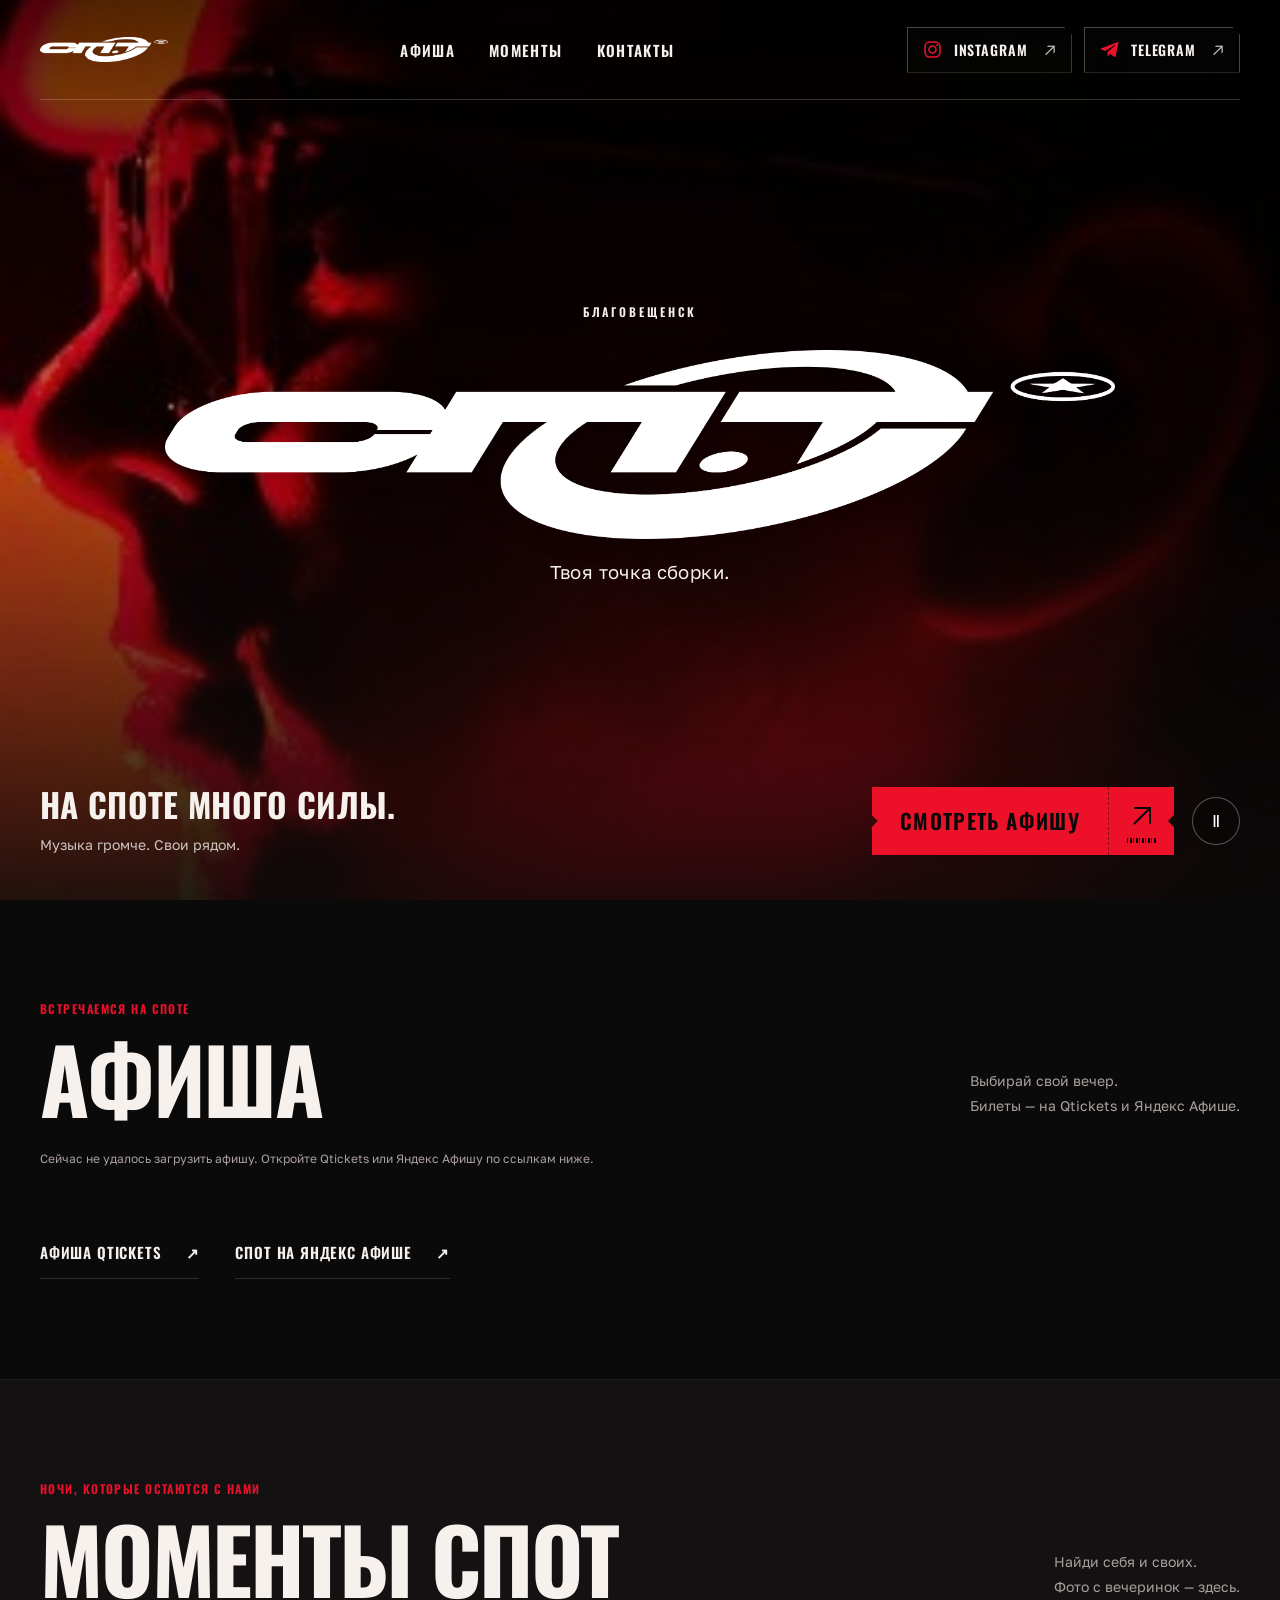
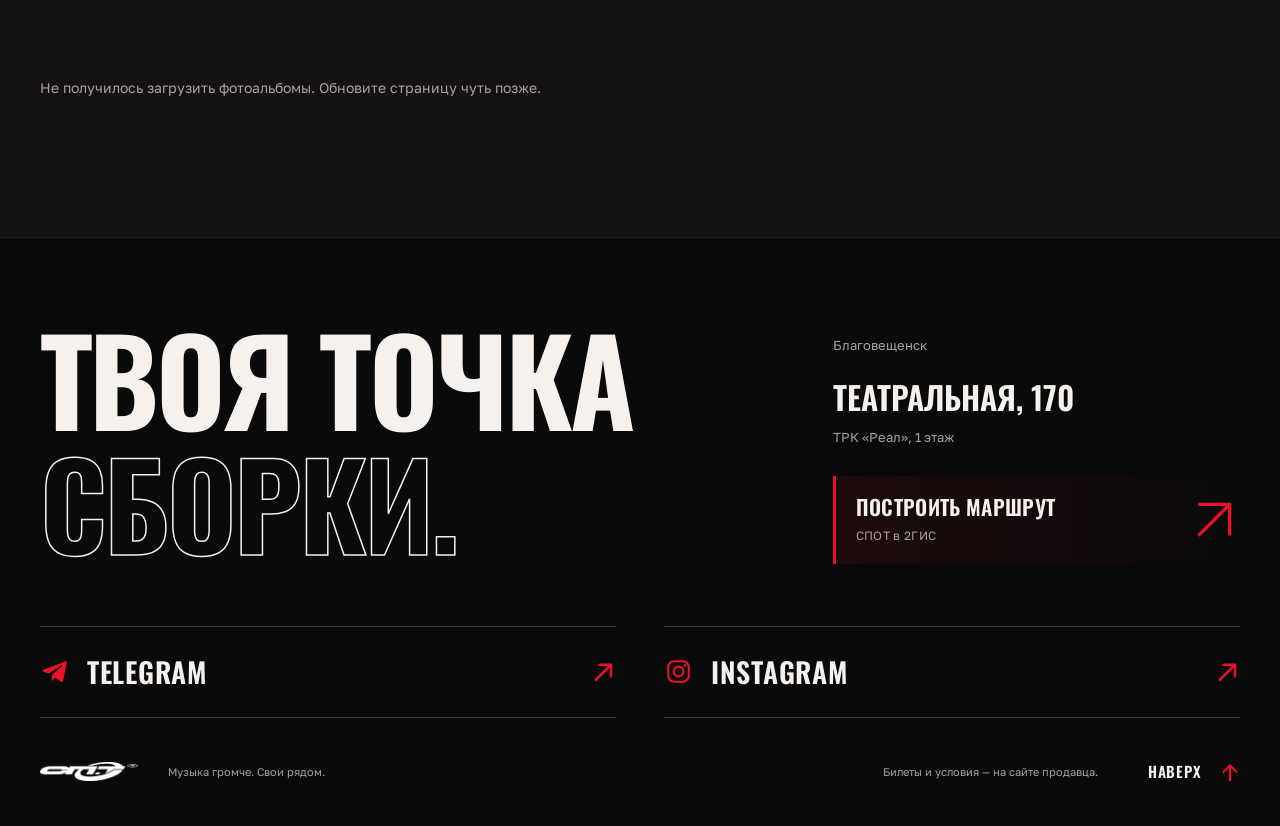
==== index.html @ ce78217f "Publish SPOT website and public GitHub Pages preview" ====
<!doctype html>
<html lang="ru">
<head>
  <meta charset="utf-8">
  <meta name="viewport" content="width=device-width, initial-scale=1">
  <meta name="theme-color" content="#0b0a0a">
  <meta name="description" content="СПОТ в Благовещенске. Афиша концертов и вечеринок, билеты и фотографии с твоих любимых ночей.">
  <title>СПОТ — твоя точка сборки</title>
  <link rel="icon" href="assets/spot-logo.jpg">
  <link rel="preload" href="assets/golos-400.ttf" as="font" type="font/ttf" crossorigin>
  <link rel="preload" href="assets/oswald-700.ttf" as="font" type="font/ttf" crossorigin>
  <link rel="preload" href="assets/лого спот.png" as="image">
  <link rel="stylesheet" href="fonts.css">
  <link rel="stylesheet" href="styles.css">
  <link rel="stylesheet" href="assets/entry-loader.css">
  <script src="assets/entry-loader.js"></script>
  <script src="app.js" defer></script>
</head>
<body>
  <div id="entry-loader" class="entry-loader" aria-hidden="true">
    <div class="entry-logo" aria-hidden="true">
      <img class="entry-piece" src="assets/лого спот.png" alt="" width="6327" height="1258">
      <img class="entry-piece" src="assets/лого спот.png" alt="" width="6327" height="1258">
      <img class="entry-piece" src="assets/лого спот.png" alt="" width="6327" height="1258">
      <img class="entry-piece" src="assets/лого спот.png" alt="" width="6327" height="1258">
    </div>
    <svg class="entry-star" viewBox="0 0 50 50" fill="currentColor" aria-hidden="true"><path d="m25 2 6.7 14.1 15.5 2.3L36 29.4l2.6 15.5L25 37.6l-13.6 7.3L14 29.4 2.8 18.4l15.5-2.3Z"/></svg>
  </div>
  <a class="skip-link" href="#events">Перейти к афише</a>
  <main>
    <section class="hero" aria-label="Клуб СПОТ">
      <video id="hero-video" class="hero-video" autoplay muted loop playsinline preload="metadata" poster="assets/red-portrait.jpg" aria-label="Видео с вечеринок СПОТа"><source src="assets/spot-reel.mp4" type="video/mp4"></video>
      <div class="hero-shade" aria-hidden="true"></div>
      <header class="header wrap">
        <a class="brand" href="#" aria-label="СПОТ — на главную"><img src="assets/лого спот.png" alt="СПОТ" width="6327" height="1258"></a>
        <nav aria-label="Главная навигация"><a href="#events">Афиша</a><a href="#moments">Моменты</a><a href="#place">Контакты</a></nav>
        <div class="header-socials"><a class="social-link social-chip" href="https://www.instagram.com/spot.blg/" target="_blank" rel="noreferrer" aria-label="Instagram СПОТ — открыть в новой вкладке"><svg class="social-icon" viewBox="0 0 24 24" fill="none" aria-hidden="true" focusable="false"><rect x="3.5" y="3.5" width="17" height="17" rx="5" stroke="currentColor" stroke-width="1.8"/><circle cx="12" cy="12" r="4" stroke="currentColor" stroke-width="1.8"/><circle cx="17.3" cy="6.8" r="1.1" fill="currentColor"/></svg><span class="social-name">Instagram</span><span class="social-arrow" aria-hidden="true">↗</span></a><a class="social-link social-chip" href="https://t.me/spotblg" target="_blank" rel="noreferrer" aria-label="Telegram СПОТ — открыть в новой вкладке"><svg class="social-icon" viewBox="0 0 24 24" aria-hidden="true" focusable="false"><path fill="currentColor" d="M20.6 3.8 2.9 10.6c-1.2.5-1.2 1.2-.2 1.5l4.6 1.5 10.6-6.7c.5-.3 1-.1.6.3l-8.6 7.7-.3 4.7c.5 0 .7-.2 1-.5l2.2-2.1 4.6 3.4c.9.5 1.5.2 1.7-.9l3-14.5c.3-1.4-.5-2-1.5-1.4Z"/></svg><span class="social-name">Telegram</span><span class="social-arrow" aria-hidden="true">↗</span></a></div>
      </header>
      <div class="hero-center wrap"><span class="hero-city">Благовещенск</span><h1><img class="hero-logo" src="assets/лого спот.png" alt="СПОТ" width="6327" height="1258"></h1><p>Твоя точка сборки.</p></div>
      <div class="hero-bottom wrap"><div><p class="hero-motto">На СПОТе много силы.</p><p class="hero-note">Музыка громче. Свои рядом.</p></div><div class="hero-controls"><a class="button primary ticket-button" href="#events" aria-label="Смотреть афишу"><span class="ticket-label">Смотреть афишу</span><span class="ticket-stub" aria-hidden="true"><svg viewBox="0 0 28 28" fill="none"><path d="M6 6h16v16M22 6 6 22" stroke="currentColor" stroke-width="2"/></svg><span class="ticket-barcode"></span></span></a><button class="video-toggle" type="button" aria-label="Приостановить видео" aria-pressed="false"><span aria-hidden="true">Ⅱ</span></button></div></div>
    </section>
    <section class="section wrap" id="events" aria-labelledby="events-title">
      <div class="section-head"><div><span class="section-kicker">Встречаемся на СПОТе</span><h2 id="events-title">Афиша</h2></div><p>Выбирай свой вечер.<br>Билеты — на Qtickets и Яндекс Афише.</p></div>
      <p id="events-status" class="source-note" role="status">Загружаем афишу СПОТа…</p>
      <div id="events-grid" class="events-grid" aria-busy="true"></div>
      <div class="calendar-links"><a class="under-link" href="https://blagoveshensk.qtickets.events/" target="_blank" rel="noreferrer">Афиша Qtickets <span aria-hidden="true">↗</span></a><a class="under-link" href="https://afisha.yandex.ru/blagoveshchensk/concert/places/spot-blagoveshchensk" target="_blank" rel="noreferrer">СПОТ на Яндекс Афише <span aria-hidden="true">↗</span></a></div>
    </section>
    <section class="moments-section" id="moments" aria-labelledby="moments-title"><div class="wrap section">
      <div class="section-head"><div><span class="section-kicker">Ночи, которые остаются с нами</span><h2 id="moments-title">Моменты СПОТ</h2></div><p>Найди себя и своих.<br>Фото с вечеринок — здесь.</p></div>
      <div id="albums-grid" class="albums-grid" aria-busy="true"></div>
      <p id="albums-status" class="empty-message" role="status">Загружаем фотоальбомы…</p>
    </div></section>
  </main>
  <footer class="club-footer" id="place" aria-labelledby="place-title">
    <div class="footer-content wrap">
      <div class="footer-main">
        <h2 id="place-title">Твоя точка<br><span>сборки.</span></h2>
        <div class="footer-destination">
          <p class="footer-city">Благовещенск</p>
          <p class="footer-address">Театральная, 170<span>ТРК «Реал», 1 этаж</span></p>
          <a class="footer-route" href="https://2gis.ru/blagoveshensk/firm/70000001110675808" target="_blank" rel="noreferrer" aria-label="Построить маршрут в 2ГИС"><span>Построить маршрут<small>СПОТ в 2ГИС</small></span><svg viewBox="0 0 40 40" fill="none" aria-hidden="true"><path d="M8 8h24v24M32 8 8 32" stroke="currentColor" stroke-width="2.5"/></svg></a>
        </div>
      </div>
      <div class="footer-socials"><a class="social-link social-chip" href="https://t.me/spotblg" target="_blank" rel="noreferrer" aria-label="Telegram СПОТ — открыть в новой вкладке"><svg class="social-icon" viewBox="0 0 24 24" aria-hidden="true" focusable="false"><path fill="currentColor" d="M20.6 3.8 2.9 10.6c-1.2.5-1.2 1.2-.2 1.5l4.6 1.5 10.6-6.7c.5-.3 1-.1.6.3l-8.6 7.7-.3 4.7c.5 0 .7-.2 1-.5l2.2-2.1 4.6 3.4c.9.5 1.5.2 1.7-.9l3-14.5c.3-1.4-.5-2-1.5-1.4Z"/></svg><span class="social-name">Telegram</span><span class="social-arrow" aria-hidden="true">↗</span></a><a class="social-link social-chip" href="https://www.instagram.com/spot.blg/" target="_blank" rel="noreferrer" aria-label="Instagram СПОТ — открыть в новой вкладке"><svg class="social-icon" viewBox="0 0 24 24" fill="none" aria-hidden="true" focusable="false"><rect x="3.5" y="3.5" width="17" height="17" rx="5" stroke="currentColor" stroke-width="1.8"/><circle cx="12" cy="12" r="4" stroke="currentColor" stroke-width="1.8"/><circle cx="17.3" cy="6.8" r="1.1" fill="currentColor"/></svg><span class="social-name">Instagram</span><span class="social-arrow" aria-hidden="true">↗</span></a></div>
      <div class="footer-bottom"><a class="brand" href="#" aria-label="СПОТ — на главную"><img src="assets/лого спот.png" alt="СПОТ" width="6327" height="1258" loading="lazy"></a><span>Музыка громче. Свои рядом.</span><span>Билеты и условия — на сайте продавца.</span><a href="#" class="footer-top">Наверх <span aria-hidden="true">↑</span></a></div>
    </div>
  </footer>
  <dialog id="album-dialog" class="album-dialog" aria-labelledby="album-title">
    <div class="album-toolbar"><div><p class="album-meta" id="album-meta"></p><h2 id="album-title">Фотоальбом</h2></div><div class="album-tools"><a id="download-album" class="button subtle" href="#">Скачать альбом <span aria-hidden="true">↓</span></a><button class="icon-button close-dialog" type="button" aria-label="Закрыть альбом">×</button></div></div>
    <p id="album-error" class="empty-message" role="status"></p><div id="photo-grid" class="photo-grid"></div>
    <div id="photo-viewer" class="photo-viewer" hidden><div class="viewer-top"><button id="back-to-album" class="button subtle" type="button">← Все фотографии</button><span id="photo-counter" aria-live="polite"></span><button class="icon-button close-dialog" type="button" aria-label="Закрыть просмотр">×</button></div><div class="viewer-stage"><button id="previous-photo" class="viewer-arrow previous" type="button" aria-label="Предыдущая фотография">←</button><img id="full-photo" alt=""><button id="next-photo" class="viewer-arrow next" type="button" aria-label="Следующая фотография">→</button></div><div class="viewer-bottom"><span id="photo-filename"></span><a id="download-photo" class="button primary" href="#" download>Скачать оригинал <span aria-hidden="true">↓</span></a></div></div>
  </dialog>
</body>
</html>
---- fonts.css ----
@font-face{font-family:'Golos Text';src:url('assets/golos-400.ttf') format('truetype');font-style:normal;font-weight:400;font-display:swap}
@font-face{font-family:'Golos Text';src:url('assets/golos-500.ttf') format('truetype');font-style:normal;font-weight:500;font-display:swap}
@font-face{font-family:'Golos Text';src:url('assets/golos-600.ttf') format('truetype');font-style:normal;font-weight:600;font-display:swap}
@font-face{font-family:'Golos Text';src:url('assets/golos-700.ttf') format('truetype');font-style:normal;font-weight:700;font-display:swap}
@font-face{font-family:Oswald;src:url('assets/oswald-600.ttf') format('truetype');font-style:normal;font-weight:600;font-display:swap}
@font-face{font-family:Oswald;src:url('assets/oswald-700.ttf') format('truetype');font-style:normal;font-weight:700;font-display:swap}
---- styles.css ----
:root{--bg:#0b0a0a;--surface:#181516;--text:#f6f1ec;--muted:#aaa09e;--red:#ed1029;--line:#ffffff24;--font:Arial,Helvetica,sans-serif;color-scheme:dark}
*{box-sizing:border-box}html{scroll-behavior:smooth;scroll-padding-top:24px}body{margin:0;background:var(--bg);color:var(--text);font:14px/1.6 var(--font);-webkit-font-smoothing:antialiased}a{color:inherit;text-decoration:none}button,input{font:inherit}button{cursor:pointer}button:disabled{cursor:wait;opacity:.6}a,button{touch-action:manipulation;-webkit-tap-highlight-color:transparent}img{max-width:100%}a:focus-visible,button:focus-visible{outline:2px solid white;outline-offset:5px}::selection{background:var(--red);color:#fff}[hidden]{display:none!important}.wrap{width:min(1320px,calc(100% - 80px));margin-inline:auto}.skip-link{position:fixed;top:12px;left:12px;padding:12px;background:var(--red);transform:translateY(-150%);z-index:100}.skip-link:focus{transform:none}
.hero{height:min(960px,100svh);min-height:610px;position:relative;isolation:isolate;display:flex;flex-direction:column;overflow:hidden;background:#160b0e}.hero-video{position:absolute;inset:0;width:100%;height:100%;object-fit:cover;object-position:center 40%;z-index:-3}.hero-shade{position:absolute;inset:0;z-index:-2;background:linear-gradient(#0009,transparent 35%,#09090915 50%,#0b0a0ae0),#0003}.header{height:100px;flex:0 0 auto;display:flex;align-items:center;justify-content:space-between;border-bottom:1px solid #ffffff30;gap:22px}.brand{display:inline-flex;line-height:0}.brand img{width:128px;height:auto;filter:invert(1)}nav{display:flex;gap:40px}nav a,.social-link{font-size:12px;font-weight:600}.social-link{display:flex;align-items:center;gap:26px}nav a:hover,.social-link:hover{color:#ff5264}.hero-center{margin-block:auto;text-align:center;padding:55px 0}.hero-city{font-size:11px;letter-spacing:.3em;text-transform:uppercase}.hero-center h1{margin:26px auto 18px;line-height:0;width:min(950px,86%)}.hero-logo{width:100%;height:auto;filter:invert(1);drop-shadow:0 2px 12px #000}.hero-center>p{font-size:clamp(14px,1.5vw,20px);letter-spacing:.06em;margin:0}.hero-bottom{display:flex;justify-content:space-between;align-items:center;padding-bottom:44px;gap:24px}.hero-motto{font-size:clamp(20px,2.1vw,30px);font-weight:800;letter-spacing:-.03em;margin:0 0 4px}.hero-note{font-size:12px;color:#c8bfbb;margin:0}.hero-controls{display:flex;align-items:center;gap:14px}.button{display:inline-flex;align-items:center;justify-content:center;gap:28px;padding:14px 22px;min-height:48px;border:1px solid transparent;font-size:12px;font-weight:600;line-height:1.4;color:var(--text);text-decoration:none;transition:background .2s,border-color .2s}.button.primary{background:var(--red);border-color:var(--red)}.button.primary:hover{background:#ff2941}.button.subtle{background:transparent;border-color:var(--line)}.button.subtle:hover{border-color:#ffffff80}.video-toggle,.icon-button{display:grid;place-items:center;width:48px;height:48px;border:1px solid #ffffff50;background:#0002;color:#fff;font-size:20px;flex-shrink:0}.video-toggle{border-radius:50%;font-size:16px}.video-toggle:hover{background:#ffffff20}.section{padding-block:100px}.section-head{display:flex;justify-content:space-between;align-items:flex-end;gap:30px;margin-bottom:35px}.section-kicker{font-size:10px;letter-spacing:.13em;color:var(--red);display:block;margin-bottom:14px}.section-head h2,.place h2{font-size:clamp(46px,6.3vw,80px);line-height:1.02;letter-spacing:-.05em;margin:0;font-weight:800}.section-head>p{font-size:12px;color:var(--muted);line-height:1.8;margin:0 0 4px;max-width:300px}.source-note{color:var(--muted);font-size:10px;margin:-14px 0 30px;min-height:16px}.events-grid{display:grid;grid-template-columns:repeat(2,minmax(0,1fr));gap:24px}.event{background:#181415;display:flex;flex-direction:column;min-width:0}.event-poster{display:block;width:100%;height:auto;aspect-ratio:auto;object-fit:contain;background:#211517}.event-info{padding:25px 26px;display:flex;flex-direction:column;gap:18px;flex:1}.event-meta,.event-bottom{display:flex;align-items:center;justify-content:space-between;gap:12px;flex-wrap:wrap}.event-date{color:#ff5264;font-size:12px}.event-category{font-size:10px;color:var(--muted)}.event h3{font-size:clamp(23px,2.7vw,36px);line-height:1.12;margin:0;font-weight:800;letter-spacing:-.03em}.event-bottom{margin-top:auto}.event-price{font-size:12px;color:#ddd1ce}.event .button{min-height:44px;padding:12px 18px;font-size:11px;gap:20px}.under-link{display:inline-flex;gap:45px;padding-block:13px;border-bottom:1px solid var(--line);margin-top:27px;font-size:11px}.under-link:hover{color:var(--red)}.moments-section{background:#141112;border-block:1px solid #ffffff0c}.albums-grid{display:grid;grid-template-columns:repeat(3,minmax(0,1fr));gap:30px 22px}.album-card{border:0;background:none;color:var(--text);padding:0;text-align:left;min-width:0}.album-cover{aspect-ratio:1.13;position:relative;overflow:hidden;background:#25171b}.album-cover img{display:block;width:100%;height:100%;object-fit:cover;transition:transform .4s}.album-card:hover img{transform:scale(1.035)}.album-open{position:absolute;bottom:15px;right:15px;width:38px;height:38px;border-radius:50%;background:var(--red);display:grid;place-items:center;font-size:20px}.album-card h3{font-size:19px;line-height:1.3;margin:17px 0 7px;letter-spacing:-.025em}.album-card p{color:var(--muted);font-size:11px;margin:0}.empty-message{font-size:13px;line-height:1.8;color:var(--muted);padding-block:22px;max-width:520px}.empty-message:empty{display:none}.place{padding:58px;display:grid;grid-template-columns:1fr 1fr;gap:50px;background:#1a1516;border-left:3px solid var(--red)}.place h2{font-size:clamp(48px,5.5vw,74px)}.place-details>p{font-size:12px;color:var(--muted)}.place-details .address{font-size:22px;line-height:1.6;color:var(--text);margin-top:0}.place-socials{display:flex;gap:30px;font-size:11px;margin-top:23px}.place-socials a:hover{color:var(--red)}footer{display:flex;justify-content:space-between;align-items:center;gap:24px;padding-block:35px;border-top:1px solid var(--line);font-size:10px;color:var(--muted)}footer .brand img{width:95px}
/* One accessible dialog hosts both the album grid and its photograph viewer. */
body.dialog-open{overflow:hidden}.album-dialog{width:min(1280px,calc(100% - 48px));max-height:92svh;border:1px solid #ffffff25;padding:30px;background:#121010;color:var(--text);overscroll-behavior:contain}.album-dialog::backdrop{background:#000d;backdrop-filter:blur(6px)}.album-toolbar{display:flex;justify-content:space-between;gap:24px;align-items:flex-start;margin-bottom:30px}.album-toolbar h2{font-size:clamp(24px,3vw,40px);line-height:1.2;letter-spacing:-.035em;margin:4px 0 0;overflow-wrap:anywhere}.album-meta{font-size:11px;color:var(--muted);margin:0}.album-tools{display:flex;gap:12px;align-items:center}.icon-button{background:transparent;border-color:var(--line);font-size:28px}.photo-grid{display:grid;grid-template-columns:repeat(4,minmax(0,1fr));gap:12px}.photo-tile{padding:0;border:0;background:#20191a;position:relative;aspect-ratio:1;overflow:hidden}.photo-tile img{display:block;width:100%;height:100%;object-fit:cover;transition:opacity .2s}.photo-tile:hover img{opacity:.75}.photo-viewer{position:fixed;inset:0;z-index:3;background:#0d0b0b;display:flex;flex-direction:column;padding:22px 28px;overscroll-behavior:contain}.viewer-top,.viewer-bottom{display:flex;justify-content:space-between;gap:20px;align-items:center;flex:0 0 auto;font-size:11px;color:var(--muted)}.viewer-top .button{min-height:42px;padding:10px 16px}.viewer-top .icon-button{width:42px;height:42px}.viewer-stage{min-height:0;flex:1;position:relative;display:flex;justify-content:center;align-items:center;margin-block:16px}.viewer-stage>img{display:block;width:100%;height:100%;object-fit:contain}.viewer-arrow{position:absolute;top:50%;transform:translateY(-50%);width:46px;height:46px;background:#0b0a0abb;border:1px solid #ffffff50;color:#fff;font-size:23px;z-index:1;border-radius:50%}.viewer-arrow.previous{left:0}.viewer-arrow.next{right:0}.viewer-bottom{padding-top:5px}.viewer-bottom>span{overflow:hidden;text-overflow:ellipsis;white-space:nowrap}.viewer-bottom .button{flex-shrink:0}
@media(min-width:1800px){.hero-center h1{width:1000px}}@media(max-width:900px){.wrap{width:calc(100% - 48px)}.header{height:82px}nav{gap:25px}.hero{min-height:620px}.hero-center h1{width:94%}.section{padding-block:75px}.section-head h2{font-size:56px}.albums-grid{grid-template-columns:repeat(2,minmax(0,1fr))}.event-info{padding:22px}.place{padding:38px;gap:25px}.photo-grid{grid-template-columns:repeat(3,minmax(0,1fr))}.album-tools .button{gap:15px;font-size:11px;padding-inline:15px}}
@media(max-width:600px){.wrap{width:calc(100% - 36px)}.hero{height:92svh;min-height:560px;max-height:860px}.header{height:76px;gap:16px}.brand img{width:90px}nav{gap:19px}nav a{font-size:11px}nav a:last-child{display:none}.header .social-link{font-size:10px;gap:8px}.hero-center{padding:40px 0}.hero-center h1{width:100%;margin-block:26px 22px}.hero-city{font-size:9px;letter-spacing:.25em}.hero-center>p{font-size:14px}.hero-video{object-position:48% center}.hero-bottom{display:block;padding-bottom:28px}.hero-motto{font-size:24px}.hero-note{font-size:11px}.hero-controls{margin-top:22px;justify-content:space-between}.hero-controls .button{min-height:48px;gap:28px}.video-toggle{width:44px;height:44px}.section{padding-block:60px}.section-head{flex-direction:column;align-items:flex-start;gap:20px;margin-bottom:28px}.section-head h2{font-size:clamp(42px,10.5vw,62px)}.section-kicker{font-size:9px;margin-bottom:11px}.section-head>p{font-size:11px}.source-note{font-size:9px;line-height:1.7;margin-top:-8px}.events-grid{grid-template-columns:1fr;gap:20px}.event-info{padding:22px;gap:19px}.event h3{font-size:29px}.event-date{font-size:12px}.event-category{font-size:9px}.albums-grid{gap:26px 12px}.album-cover{aspect-ratio:.86}.album-open{bottom:10px;right:10px;width:30px;height:30px;font-size:17px}.album-card h3{font-size:16px;margin-top:13px;overflow-wrap:anywhere}.album-card p{font-size:9px}.empty-message{font-size:12px}.place{grid-template-columns:1fr;padding:30px 24px;gap:30px}.place h2{font-size:53px}.place-details .address{font-size:19px}footer{align-items:flex-start;flex-wrap:wrap;gap:22px;font-size:9px}footer>span:last-child{width:100%}.album-dialog{width:100%;height:100svh;max-height:100svh;max-width:100%;margin:0;border:0;padding:22px 16px}.album-toolbar{gap:15px;flex-wrap:wrap;margin-bottom:24px}.album-toolbar>div:first-child{max-width:calc(100% - 60px)}.album-toolbar h2{font-size:27px}.album-tools{width:100%;justify-content:space-between}.album-tools .icon-button{position:absolute;right:16px;top:22px;width:40px;height:40px}.album-tools .button{min-height:42px;font-size:10px}.photo-grid{grid-template-columns:repeat(2,minmax(0,1fr));gap:8px}.photo-viewer{padding:15px 12px max(18px,env(safe-area-inset-bottom))}.viewer-top{gap:9px}.viewer-top .button{font-size:10px;padding-inline:10px;gap:10px}.viewer-top .icon-button{width:36px;height:36px}.viewer-stage{margin-block:13px}.viewer-arrow{width:36px;height:36px;font-size:20px}.viewer-bottom{gap:10px;flex-wrap:wrap;justify-content:center}.viewer-bottom>span{width:100%;text-align:center;font-size:9px}.viewer-bottom .button{font-size:11px}.album-meta{font-size:10px}}
@media(prefers-reduced-motion:reduce){html{scroll-behavior:auto}*,*:before,*:after{transition:none!important;animation:none!important}}

/* Club-poster typography: condensed display type, ticket cuts and social stamps. */
:root{--font:'Golos Text',Arial,sans-serif;--display:Oswald,'Arial Narrow',Impact,sans-serif}
body{font-size:16px;line-height:1.65}
.hero-logo{filter:invert(1) drop-shadow(0 3px 12px #0003)}
nav{gap:34px}
nav a{font:600 15px/1.2 var(--display);text-transform:uppercase;letter-spacing:.09em;position:relative;padding-block:12px}
nav a:after{content:'';position:absolute;left:0;bottom:4px;width:0;height:2px;background:var(--red);transition:width .2s ease}
nav a:hover:after,nav a:focus-visible:after{width:100%}
.header-socials{display:flex;align-items:center;gap:12px}
.social-link{position:relative;display:inline-flex;align-items:center;justify-content:flex-start;gap:11px;min-height:46px;padding:10px 14px;background:#09090970;border:1px solid #ffffff45;color:var(--text);font:600 14px/1 var(--display);letter-spacing:.065em;text-transform:uppercase;clip-path:polygon(0 0,calc(100% - 8px) 0,100% 8px,100% 100%,0 100%);transition:color .22s,background .22s,border-color .22s}
.social-icon{display:block;width:21px;height:21px;flex-shrink:0;color:var(--red);transition:color .22s,transform .22s}
.social-arrow{font:400 16px/1 var(--font);margin-left:5px;color:#bfb5b3;transition:color .22s,transform .22s}
.social-link:hover,.place-socials .social-link:hover{color:#0b0a0a;background:var(--red);border-color:var(--red)}
.social-link:hover .social-icon,.social-link:hover .social-arrow{color:#0b0a0a}
.social-link:hover .social-icon{transform:rotate(-8deg)}
.social-link:hover .social-arrow{transform:translate(2px,-2px)}
.social-link:focus-visible{outline:none;background:var(--red);color:#0b0a0a;box-shadow:inset 0 0 0 2px white}
.social-link:focus-visible .social-icon,.social-link:focus-visible .social-arrow{color:#0b0a0a}
.hero-city{font:600 12px/1.4 var(--display);letter-spacing:.24em;text-transform:uppercase}
.hero-center>p{font-size:clamp(15px,1.45vw,20px);letter-spacing:.02em}
.hero-motto{font:700 clamp(25px,2.6vw,36px)/1.14 var(--display);letter-spacing:.01em;text-transform:uppercase;margin-bottom:9px}
.hero-note{font-size:14px;color:#cfc4c0}
.hero-controls{gap:18px}
.button{position:relative;min-height:52px;padding:15px 25px;border-radius:0;font:600 16px/1.2 var(--display);letter-spacing:.075em;text-transform:uppercase;gap:28px}
.button.primary{background:var(--red);border-color:var(--red);color:#090909;clip-path:polygon(0 0,calc(100% - 8px) 0,100% 8px,100% 100%,0 100%)}
.button.primary:hover{background:#ff3149;border-color:#ff3149}
.button.primary:focus-visible{outline:none;box-shadow:inset 0 0 0 2px #fff}
.hero-controls>.ticket-button{min-width:284px;min-height:68px;align-items:stretch;justify-content:space-between;gap:0;padding:0;border:0;clip-path:polygon(0 0,100% 0,100% calc(50% - 6px),calc(100% - 6px) 50%,100% calc(50% + 6px),100% 100%,0 100%,0 calc(50% + 6px),6px 50%,0 calc(50% - 6px));transition:background .22s,transform .22s}
.ticket-label{display:flex;align-items:center;padding:18px 28px;font:600 21px/1.1 var(--display);letter-spacing:.065em;white-space:nowrap}
.ticket-stub{position:relative;width:66px;flex-shrink:0;display:flex;align-items:center;justify-content:center;border-left:1px dashed #09090970;padding-bottom:10px}
.ticket-stub svg{width:28px;height:28px;transition:transform .25s}
.ticket-barcode{position:absolute;bottom:12px;left:18px;right:18px;height:5px;background:repeating-linear-gradient(90deg,#090909 0 1px,transparent 1px 3px,#090909 3px 5px,transparent 5px 6px)}
.ticket-button:hover{transform:translateY(-3px)}
.ticket-button:hover .ticket-stub svg{transform:translate(3px,-3px)}
.video-toggle{width:48px;height:48px;font-size:17px}
.section-head{gap:36px;margin-bottom:36px}
.events-grid{align-items:start}
@media(min-width:601px){.events-grid{grid-auto-rows:1px;row-gap:0}}
@media(max-width:600px){.event{grid-row-end:auto!important}}
.event-price-line{display:flex;flex-direction:column;gap:6px}
.event-source{font-size:11px;line-height:1.5;color:var(--muted)}
.calendar-links{display:flex;flex-wrap:wrap;gap:8px 36px}
.section-head h2,.place h2{font-family:var(--display);font-weight:700;text-transform:uppercase;font-size:clamp(64px,7vw,98px);line-height:1;letter-spacing:-.025em}
.section-kicker{font:600 12px/1.5 var(--display);letter-spacing:.12em;text-transform:uppercase;margin-bottom:15px}
.section-head>p{font-size:14px;line-height:1.8;max-width:310px}
.source-note{font-size:12px;line-height:1.7;margin-block:-10px 30px}
.event-info{padding:27px;gap:23px}
.event h3{font:700 clamp(30px,3vw,42px)/1.08 var(--display);letter-spacing:0;text-transform:uppercase}
.event-date{font:600 16px/1.4 var(--display);letter-spacing:.025em;color:#ff5264}
.event-category{font-size:11px}
.event-price{font-size:14px}
.event .button{min-height:48px;min-width:173px;font:600 15px/1.2 var(--display);padding:13px 20px;letter-spacing:.07em}
.event-bottom{gap:18px}
.under-link{font:600 15px/1.5 var(--display);letter-spacing:.055em;text-transform:uppercase;gap:24px;padding-block:15px}
.album-card h3{font:600 27px/1.2 var(--display);letter-spacing:.015em;text-transform:uppercase;margin-block:16px 8px}
.album-card p{font-size:12px}
.album-open{width:40px;height:40px;font-size:22px;border-radius:0;clip-path:polygon(0 0,calc(100% - 6px) 0,100% 6px,100% 100%,0 100%);color:#090909}
.empty-message{font-size:14px;line-height:1.85}
.place{padding:62px;gap:48px;align-items:center}
.place h2{font-size:clamp(58px,6.5vw,90px);line-height:.98}
.place-details .address{font-size:24px;font-weight:500;letter-spacing:-.02em;line-height:1.55}
.place-details>p{font-size:14px}
.place-socials{display:flex;gap:12px;margin-top:22px}
.place-socials .social-link{min-width:146px;min-height:48px;font-size:15px;background:#09090940}
.place-socials .social-link:hover{background:var(--red)}
footer{font-size:11px;line-height:1.8}
.album-toolbar h2{font:600 clamp(28px,3vw,42px)/1.15 var(--display);letter-spacing:.01em;text-transform:uppercase}
.album-meta{font-size:12px}
.viewer-top,.viewer-bottom{font-size:12px}
.viewer-top .button{font:600 14px/1.3 var(--display);min-height:44px}
.viewer-bottom .button{font-size:15px;min-height:48px}
@media(max-width:1100px){
  nav{gap:25px}.header-socials{gap:9px}.social-link{padding-inline:12px;gap:9px;font-size:13px}.social-icon{width:19px;height:19px}
  .section-head h2{font-size:clamp(60px,7.5vw,84px)}.section-head>p{font-size:13px;max-width:260px}
  .place{padding:42px;gap:30px}.place-socials .social-link{min-width:130px;font-size:14px}
}
@media(max-width:850px){
  .header{height:90px}nav{gap:22px}nav a{font-size:14px}nav a:last-child{display:none}
  .hero-motto{font-size:28px}.hero-note{font-size:13px}.hero-controls{gap:14px}
  .hero-controls>.ticket-button{min-width:253px;min-height:64px}.ticket-label{font-size:19px;padding-inline:23px}.ticket-stub{width:58px}
  .section-head{gap:28px}.section-head h2{font-size:64px}.event h3{font-size:34px}.event-info{padding:24px}
  .place h2{font-size:64px}.place-socials{gap:9px;flex-wrap:wrap}
}
@media(max-width:600px){
  .header{height:100px;display:grid;grid-template-columns:1fr auto;grid-template-rows:58px 34px;gap:0 12px;align-content:start}
  .header>.brand{grid-column:1;grid-row:1}.header>.brand img{width:88px}
  .header-socials{grid-column:2;grid-row:1;gap:8px}
  .header .social-link{min-height:44px;padding:9px 10px;font:600 12px/1 var(--display);gap:8px;letter-spacing:.04em}
  .header .social-icon{width:17px;height:17px}.header .social-arrow{font-size:13px;margin-left:0}
  .header nav{grid-column:1/-1;grid-row:2;justify-content:center;gap:37px}
  .header nav a{font-size:14px;min-height:32px;display:flex;align-items:center;padding-block:7px}
  .header nav a:last-child{display:flex}
  .hero-city{font-size:11px}.hero-center>p{font-size:15px;letter-spacing:.03em}
  .hero-motto{font-size:clamp(26px,7vw,34px);line-height:1.16;letter-spacing:.005em}
  .hero-note{font-size:13px;margin-top:8px;line-height:1.6}
  .hero-bottom{padding-bottom:28px}.hero-controls{margin-top:23px;gap:16px}
  .hero-controls>.ticket-button{min-width:0;width:260px;max-width:calc(100% - 62px);min-height:62px;gap:0;padding:0;justify-content:space-between}
  .ticket-label{font-size:19px;padding:16px 22px;letter-spacing:.045em}.ticket-stub{width:58px}.ticket-stub svg{width:25px;height:25px}
  .ticket-barcode{left:16px;right:16px;bottom:11px}
  .video-toggle{width:44px;height:44px}
  .button{min-height:50px;font-size:15px;padding:14px 22px;gap:23px}
  .section-head{gap:20px;margin-bottom:28px}.section-head h2{font-size:clamp(50px,13vw,70px);line-height:1.03;letter-spacing:-.025em}
  .section-kicker{font-size:11px;letter-spacing:.1em;margin-bottom:12px}.section-head>p{font-size:13px;line-height:1.8;max-width:100%}
  .source-note{font-size:11px;line-height:1.7;margin-block:0 26px}
  .event-info{padding:23px;gap:21px}.event h3{font-size:clamp(28px,8.1vw,34px);line-height:1.1;overflow-wrap:anywhere}.event-date{font-size:15px}.event-category{font-size:10px}
  .event .button{min-height:48px;min-width:167px;font-size:14px;padding:13px 19px}.event-price{font-size:13px}.event-bottom{gap:14px}
  .under-link{font-size:14px;gap:22px}.album-card h3{font-size:23px;line-height:1.2;letter-spacing:0;margin-block:14px 7px}.album-card p{font-size:11px;line-height:1.7}
  .album-open{width:34px;height:34px;font-size:20px}.empty-message{font-size:13px;line-height:1.85}
  .place{padding:32px 24px;gap:30px}.place>div{min-width:0}.place h2{font-size:clamp(52px,16vw,64px);line-height:1}.place-details .address{font-size:22px;line-height:1.55}.place-details>p{font-size:13px}
  .place-details>.button{width:100%;min-height:52px;justify-content:space-between;gap:14px;font-size:15px;margin-top:7px;padding-inline:21px}
  .place-socials{display:grid;grid-template-columns:repeat(2,minmax(0,1fr));gap:10px;margin-top:20px}
  .place-socials .social-link{min-width:0;min-height:48px;font-size:14px;padding:11px 12px;gap:9px;letter-spacing:.04em}.place-socials .social-icon{width:19px;height:19px}.place-socials .social-arrow{font-size:14px;margin-left:auto}
  footer{font-size:10px;line-height:1.8}.album-toolbar h2{font-size:30px}.album-meta{font-size:11px}.album-tools .button{font-size:14px;min-height:44px}
  .viewer-top .button{font-size:12px;min-height:44px}.viewer-bottom .button{font-size:14px;min-height:48px}
}
@media(max-width:380px){.header .social-arrow{display:none}}
@media(max-width:350px){
  .header .social-name{display:none}.header .social-link{min-width:44px;justify-content:center}
  .ticket-label{font-size:17px;padding-inline:16px}.ticket-stub{width:48px}.ticket-barcode{left:12px;right:12px}
  .place-socials .social-link{font-size:12px;padding-inline:10px;gap:7px}.place-socials .social-icon{width:17px;height:17px}.place-socials .social-arrow{display:none}
}
@media(prefers-reduced-motion:reduce){.ticket-button:hover,.social-link:hover .social-icon,.social-link:hover .social-arrow,.ticket-button:hover .ticket-stub svg{transform:none}}

/* Club wayfinding: poster lettering, a route marker and open social rows. */
.club-footer{display:block;position:relative;overflow:hidden;padding:0;border:0;background:#0b0a0a;color:var(--text)}
.footer-content{padding-top:78px}
.footer-main{display:grid;grid-template-columns:minmax(0,1.8fr) minmax(280px,1fr);align-items:end;gap:60px;padding-bottom:62px}
.footer-main h2{margin:0;font:700 clamp(72px,9.3vw,144px)/1.04 var(--display);letter-spacing:-.025em;text-transform:uppercase}
.footer-main h2>span{color:transparent;-webkit-text-stroke:1.5px #f6f1ec}
.footer-city{margin:0 0 19px;font-size:13px;color:var(--muted)}
.footer-address{margin:0;font:600 clamp(27px,2.5vw,36px)/1.25 var(--display);text-transform:uppercase}
.footer-address>span{display:block;margin-top:10px;font:400 13px/1.6 var(--font);text-transform:none;color:var(--muted)}
.footer-route{display:flex;align-items:center;justify-content:space-between;gap:28px;margin-top:28px;padding:18px 0 18px 20px;border-left:3px solid var(--red);background:linear-gradient(90deg,#ed102914,transparent);font:600 21px/1.2 var(--display);text-transform:uppercase;letter-spacing:.015em;transition:background .2s}
.footer-route small{display:block;margin-top:8px;font:400 12px/1.5 var(--font);text-transform:none;color:var(--muted)}
.footer-route svg{width:52px;height:52px;flex-shrink:0;color:var(--red);transition:transform .2s}
.footer-route:hover{background:#ed102921}
.footer-route:hover svg{transform:translate(3px,-3px)}
.footer-socials{display:grid;grid-template-columns:repeat(2,minmax(0,1fr));gap:48px}
.footer-socials .social-link{min-width:0;min-height:92px;padding:22px 0;border:0;border-top:1px solid #ffffff36;border-bottom:1px solid #ffffff36;background:transparent;clip-path:none;gap:18px;font-size:28px;letter-spacing:.025em}
.footer-socials .social-icon{width:29px;height:29px}
.footer-socials .social-arrow{margin-left:auto;font-size:30px;color:var(--red)}
.footer-socials .social-link:hover{color:var(--text);background:transparent;border-color:var(--red)}
.footer-socials .social-link:hover .social-icon,.footer-socials .social-link:hover .social-arrow{color:var(--red)}
.footer-socials .social-link:focus-visible{outline:2px solid white;outline-offset:5px;box-shadow:none}
.footer-bottom{display:flex;align-items:center;gap:30px;padding-block:32px;color:var(--muted);font-size:11px}
.footer-bottom .brand{flex-shrink:0}
.footer-bottom .brand img{width:98px}
.footer-bottom>span:nth-of-type(2){margin-left:auto}
.footer-top{display:inline-flex;align-items:center;gap:20px;min-height:44px;margin-left:20px;font:600 15px/1 var(--display);text-transform:uppercase;letter-spacing:.05em;color:var(--text)}
.footer-top span{color:var(--red);font:400 24px/1 var(--font)}
.footer-top:hover{color:#ff5264}
@media(max-width:1000px){
  .footer-main{gap:30px;grid-template-columns:minmax(0,1.4fr) minmax(260px,1fr)}
  .footer-main h2{font-size:clamp(66px,9.5vw,95px)}
  .footer-bottom{gap:20px;font-size:10px}
  .footer-top{margin-left:0}
}
@media(max-width:700px){
  .footer-content{padding-top:46px}
  .footer-main{grid-template-columns:1fr;gap:36px;padding-bottom:36px}
  .footer-main h2{font-size:clamp(56px,17vw,100px);line-height:1.02}
  .footer-main h2>span{-webkit-text-stroke:1px #f6f1ec}
  .footer-city{margin-bottom:12px;font-size:12px}
  .footer-address{font-size:32px}
  .footer-address>span{margin-top:8px;font-size:13px}
  .footer-route{margin-top:22px;padding-block:14px;font-size:21px}
  .footer-route svg{width:45px;height:45px}
  .footer-socials{gap:0;grid-template-columns:1fr}
  .footer-socials .social-link{min-height:73px;font-size:25px;padding-block:18px;gap:16px}
  .footer-socials .social-link+.social-link{border-top:0}
  .footer-socials .social-icon{width:24px;height:24px}
  .footer-socials .social-arrow{display:block;font-size:28px}
  .footer-bottom{display:grid;grid-template-columns:minmax(0,1fr) auto;gap:12px 18px;padding-block:28px;font-size:10px}
  .footer-bottom .brand{grid-column:1;grid-row:1;margin-bottom:6px}
  .footer-bottom .brand img{width:87px}
  .footer-bottom>span{grid-column:1}
  .footer-bottom>span:nth-of-type(2){margin-left:0;margin-top:-9px}
  .footer-top{grid-column:2;grid-row:1/4;gap:12px;font-size:14px}
}
@media(prefers-reduced-motion:reduce){.footer-route:hover svg{transform:none}}
---- assets/entry-loader.css ----
.entry-loader{display:none;position:fixed;inset:0;z-index:1000;place-items:center;overflow:hidden;background:#080808;color:#f6f1ec}
html.entry-pending .entry-loader{display:grid}
html.entry-pending{overflow:hidden}
.entry-logo{position:relative;width:min(74vw,930px);aspect-ratio:6327/1258}
.entry-piece{position:absolute;inset:0;display:block;width:100%;height:100%;object-fit:contain;filter:invert(1);opacity:0}
.entry-piece:nth-child(1){clip-path:inset(0 calc(75% - 1px) 0 0)}
.entry-piece:nth-child(2){clip-path:inset(0 calc(50% - 1px) 0 calc(25% - 1px))}
.entry-piece:nth-child(3){clip-path:inset(0 calc(25% - 1px) 0 calc(50% - 1px))}
.entry-piece:nth-child(4){clip-path:inset(0 0 0 calc(75% - 1px))}
.entry-star{position:absolute;top:calc(50% + min(15vw,216px));width:clamp(24px,4vw,42px);height:auto;color:#ed1029;opacity:0}
.entry-running .entry-piece{animation:entry-assemble 720ms cubic-bezier(.16,1,.3,1) both}
.entry-running .entry-piece:nth-child(2){animation-name:entry-assemble-up;animation-delay:100ms}
.entry-running .entry-piece:nth-child(3){animation-delay:160ms}
.entry-running .entry-piece:nth-child(4){animation-name:entry-assemble-up;animation-delay:220ms}
.entry-running .entry-star{animation:entry-star-land 480ms 720ms cubic-bezier(.16,1,.3,1) both}
html.entry-fading .entry-loader{opacity:0;transition:opacity 400ms ease}
@keyframes entry-assemble{from{opacity:0;transform:translateY(65px) rotate(7deg)}to{opacity:1;transform:none}}
@keyframes entry-assemble-up{from{opacity:0;transform:translateY(-65px) rotate(-7deg)}to{opacity:1;transform:none}}
@keyframes entry-star-land{0%{opacity:0;transform:scale(.1) rotate(-90deg)}65%{opacity:1;transform:scale(1.18) rotate(5deg)}100%{opacity:1;transform:none}}
@media(max-width:600px){.entry-logo{width:84vw}.entry-star{top:62%;width:28px}}
@media(prefers-reduced-motion:reduce){html.entry-pending .entry-loader{display:none}.entry-piece,.entry-star{animation:none!important}.entry-loader{transition:none!important}}
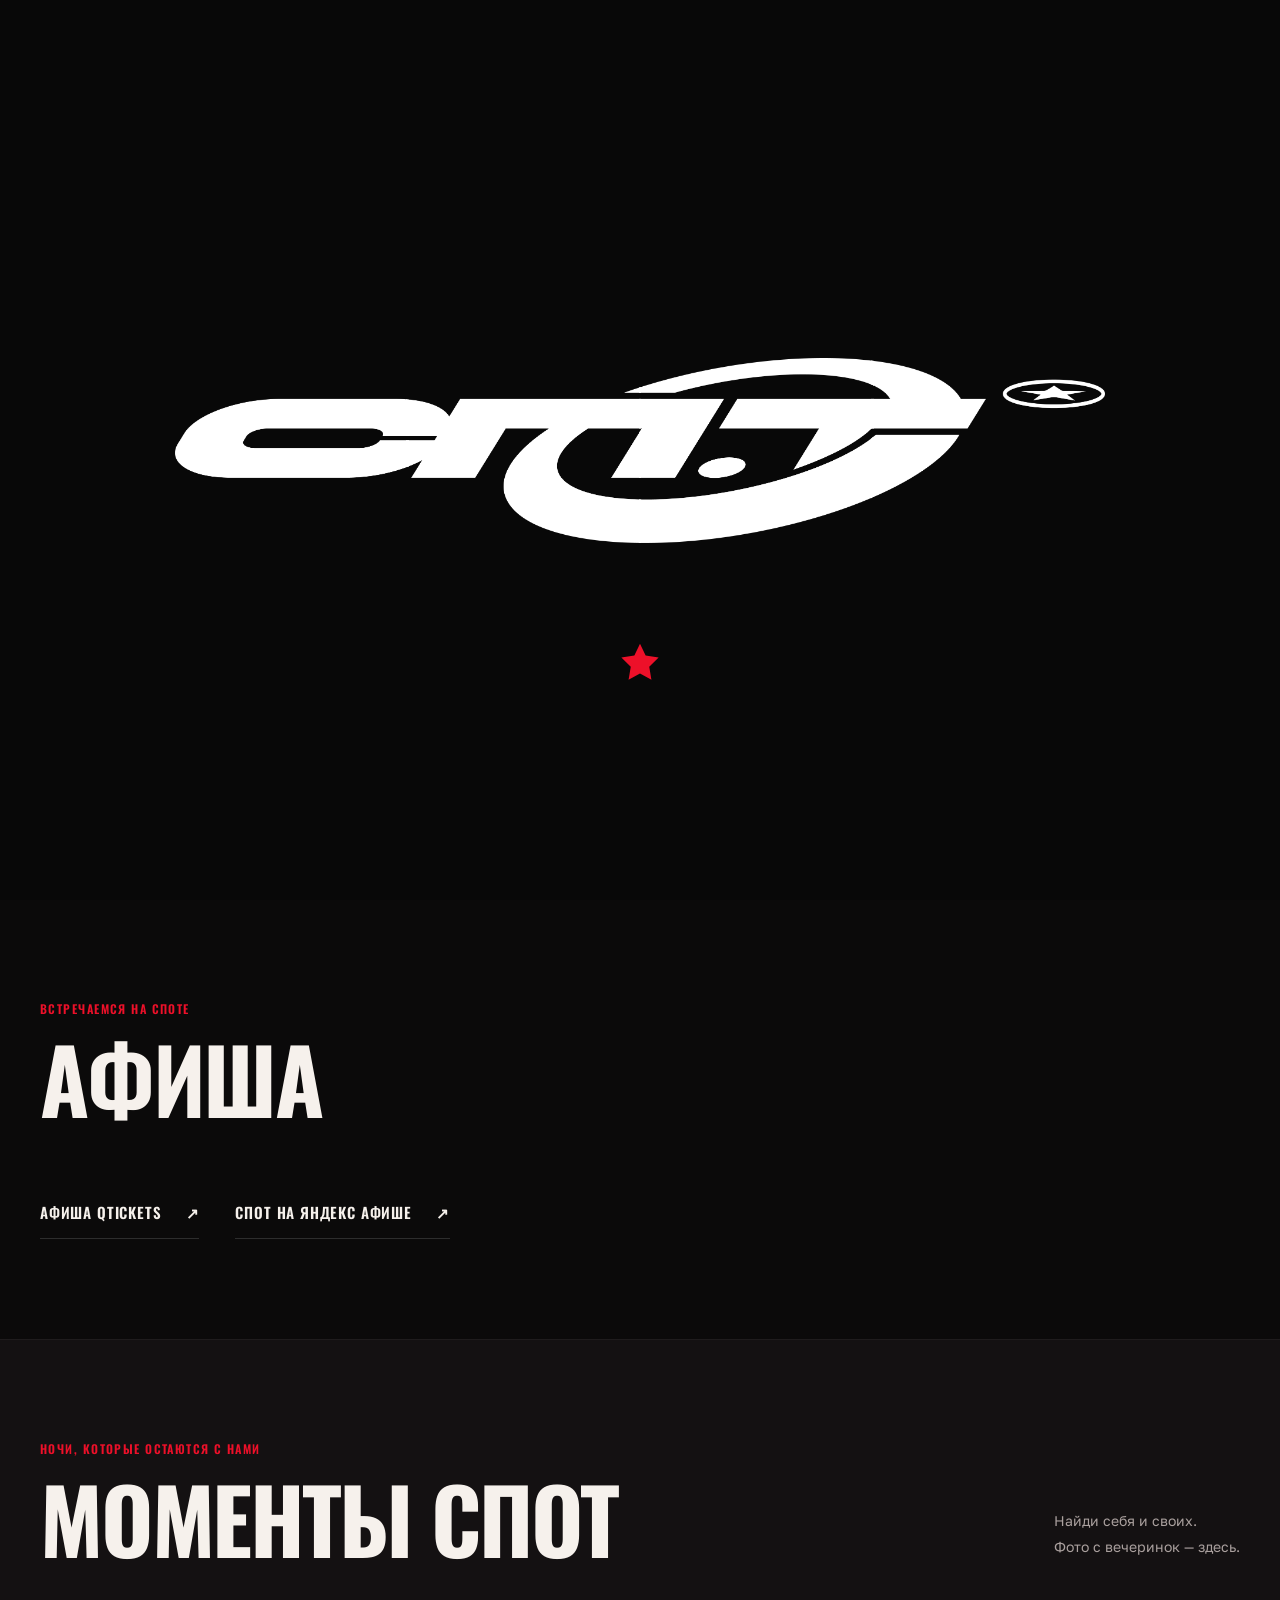
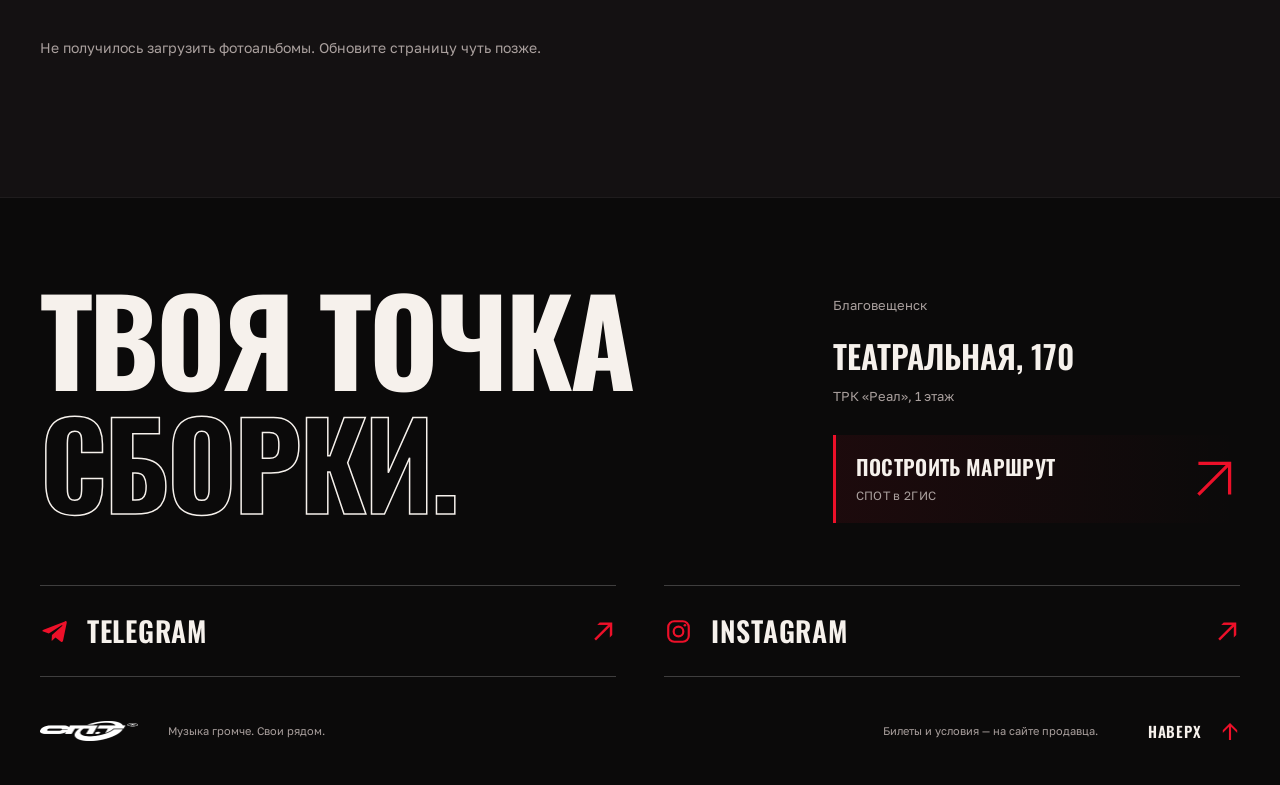
==== commit 1fa1a0cc: "Remove gray captions above the event posters" ====
--- a/index.html
+++ b/index.html
@@ -40,8 +40,8 @@
       <div class="hero-bottom wrap"><div><p class="hero-motto">На СПОТе много силы.</p><p class="hero-note">Музыка громче. Свои рядом.</p></div><div class="hero-controls"><a class="button primary ticket-button" href="#events" aria-label="Смотреть афишу"><span class="ticket-label">Смотреть афишу</span><span class="ticket-stub" aria-hidden="true"><svg viewBox="0 0 28 28" fill="none"><path d="M6 6h16v16M22 6 6 22" stroke="currentColor" stroke-width="2"/></svg><span class="ticket-barcode"></span></span></a><button class="video-toggle" type="button" aria-label="Приостановить видео" aria-pressed="false"><span aria-hidden="true">Ⅱ</span></button></div></div>
     </section>
     <section class="section wrap" id="events" aria-labelledby="events-title">
-      <div class="section-head"><div><span class="section-kicker">Встречаемся на СПОТе</span><h2 id="events-title">Афиша</h2></div><p>Выбирай свой вечер.<br>Билеты — на Qtickets и Яндекс Афише.</p></div>
-      <p id="events-status" class="source-note" role="status">Загружаем афишу СПОТа…</p>
+      <div class="section-head"><div><span class="section-kicker">Встречаемся на СПОТе</span><h2 id="events-title">Афиша</h2></div></div>
+      <p id="events-status" class="source-note" role="status" hidden>Загружаем афишу СПОТа…</p>
       <div id="events-grid" class="events-grid" aria-busy="true"></div>
       <div class="calendar-links"><a class="under-link" href="https://blagoveshensk.qtickets.events/" target="_blank" rel="noreferrer">Афиша Qtickets <span aria-hidden="true">↗</span></a><a class="under-link" href="https://afisha.yandex.ru/blagoveshchensk/concert/places/spot-blagoveshchensk" target="_blank" rel="noreferrer">СПОТ на Яндекс Афише <span aria-hidden="true">↗</span></a></div>
     </section>
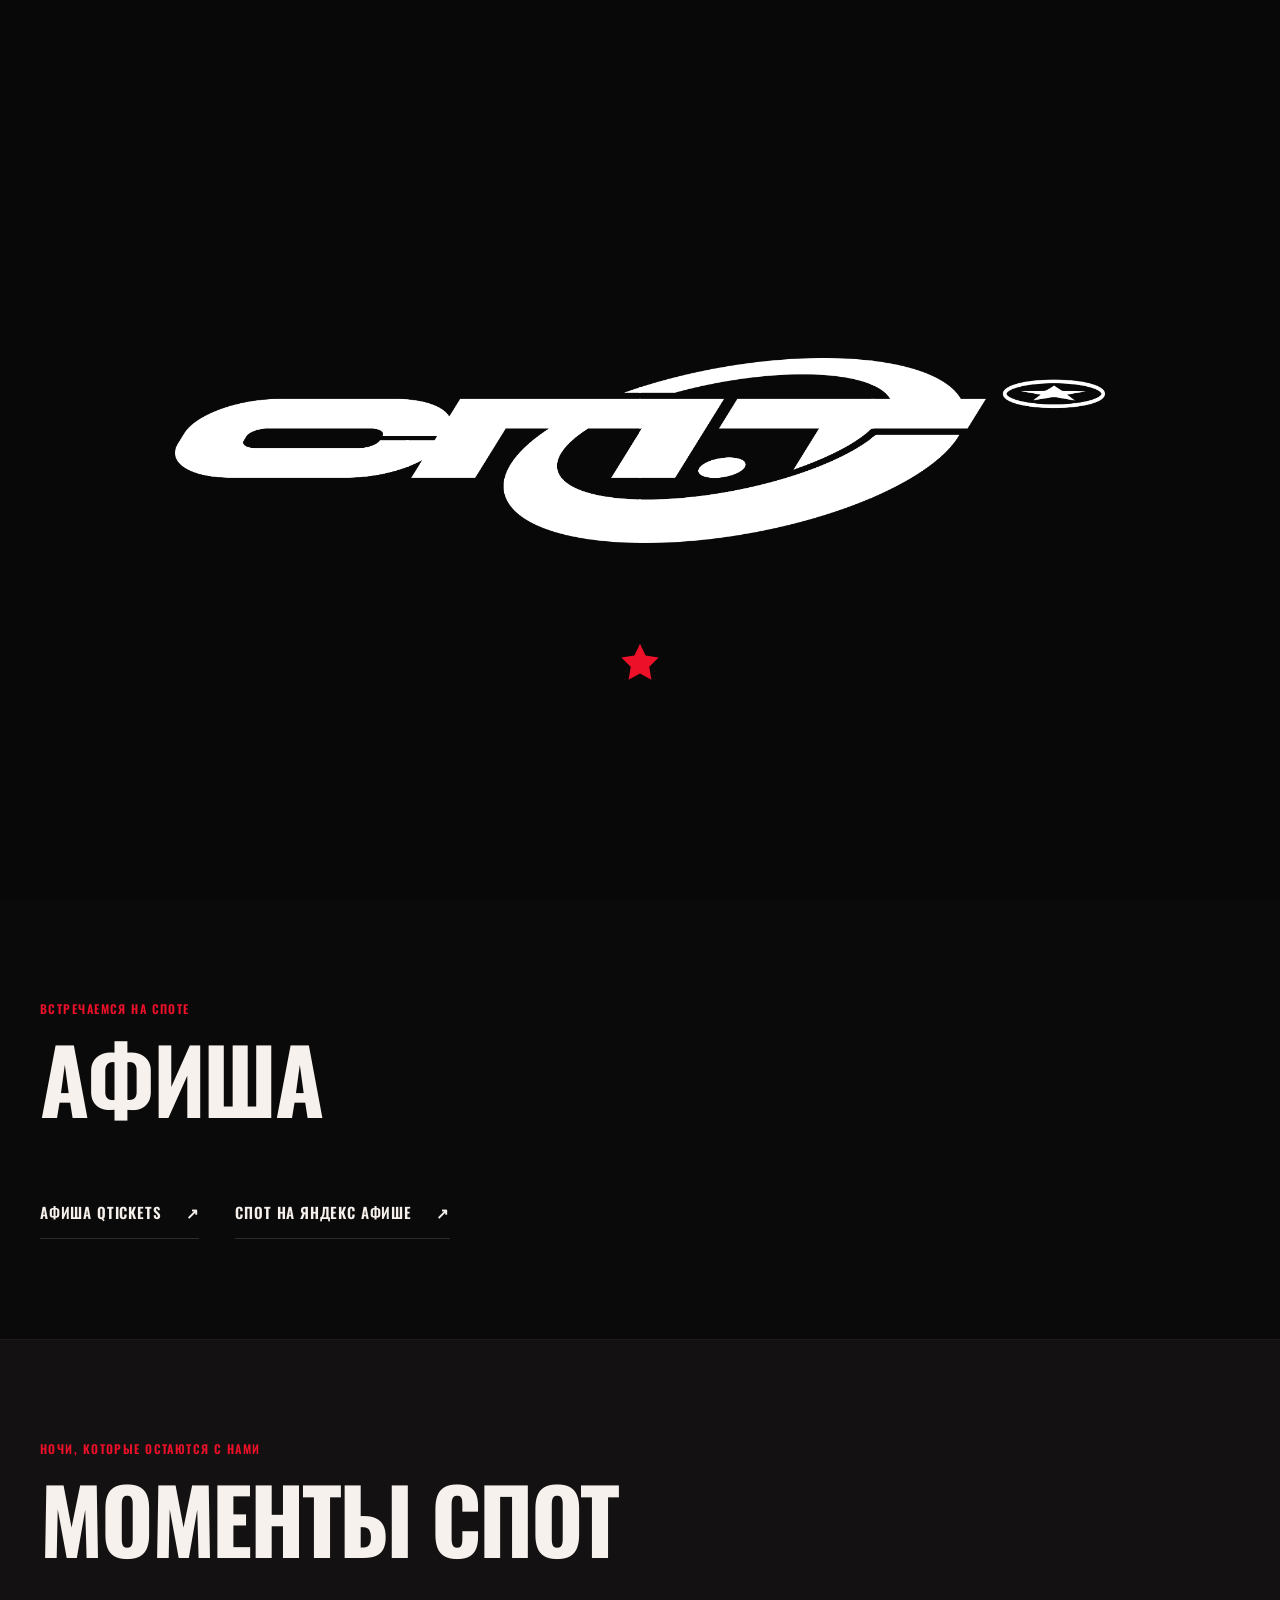
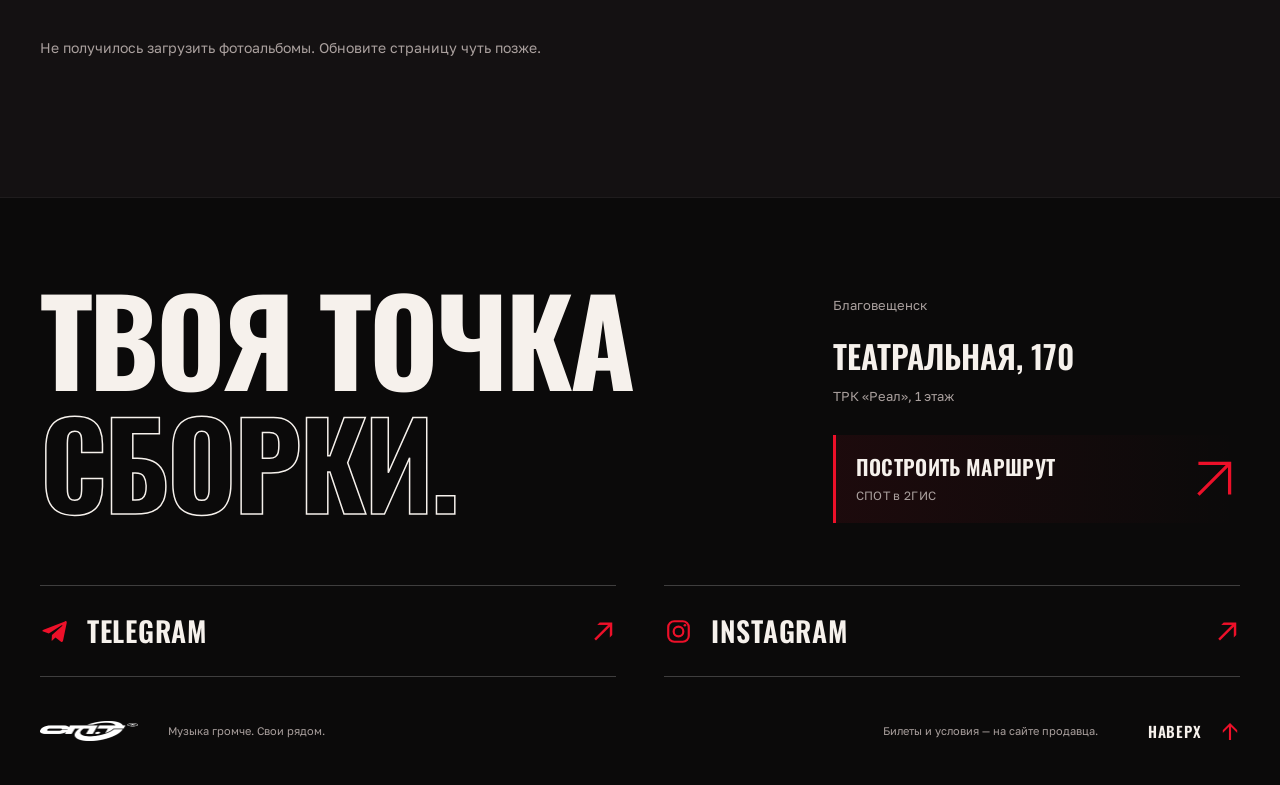
==== commit 57839c86: "Remove gray moments section caption" ====
--- a/index.html
+++ b/index.html
@@ -46,7 +46,7 @@
       <div class="calendar-links"><a class="under-link" href="https://blagoveshensk.qtickets.events/" target="_blank" rel="noreferrer">Афиша Qtickets <span aria-hidden="true">↗</span></a><a class="under-link" href="https://afisha.yandex.ru/blagoveshchensk/concert/places/spot-blagoveshchensk" target="_blank" rel="noreferrer">СПОТ на Яндекс Афише <span aria-hidden="true">↗</span></a></div>
     </section>
     <section class="moments-section" id="moments" aria-labelledby="moments-title"><div class="wrap section">
-      <div class="section-head"><div><span class="section-kicker">Ночи, которые остаются с нами</span><h2 id="moments-title">Моменты СПОТ</h2></div><p>Найди себя и своих.<br>Фото с вечеринок — здесь.</p></div>
+      <div class="section-head"><div><span class="section-kicker">Ночи, которые остаются с нами</span><h2 id="moments-title">Моменты СПОТ</h2></div></div>
       <div id="albums-grid" class="albums-grid" aria-busy="true"></div>
       <p id="albums-status" class="empty-message" role="status">Загружаем фотоальбомы…</p>
     </div></section>
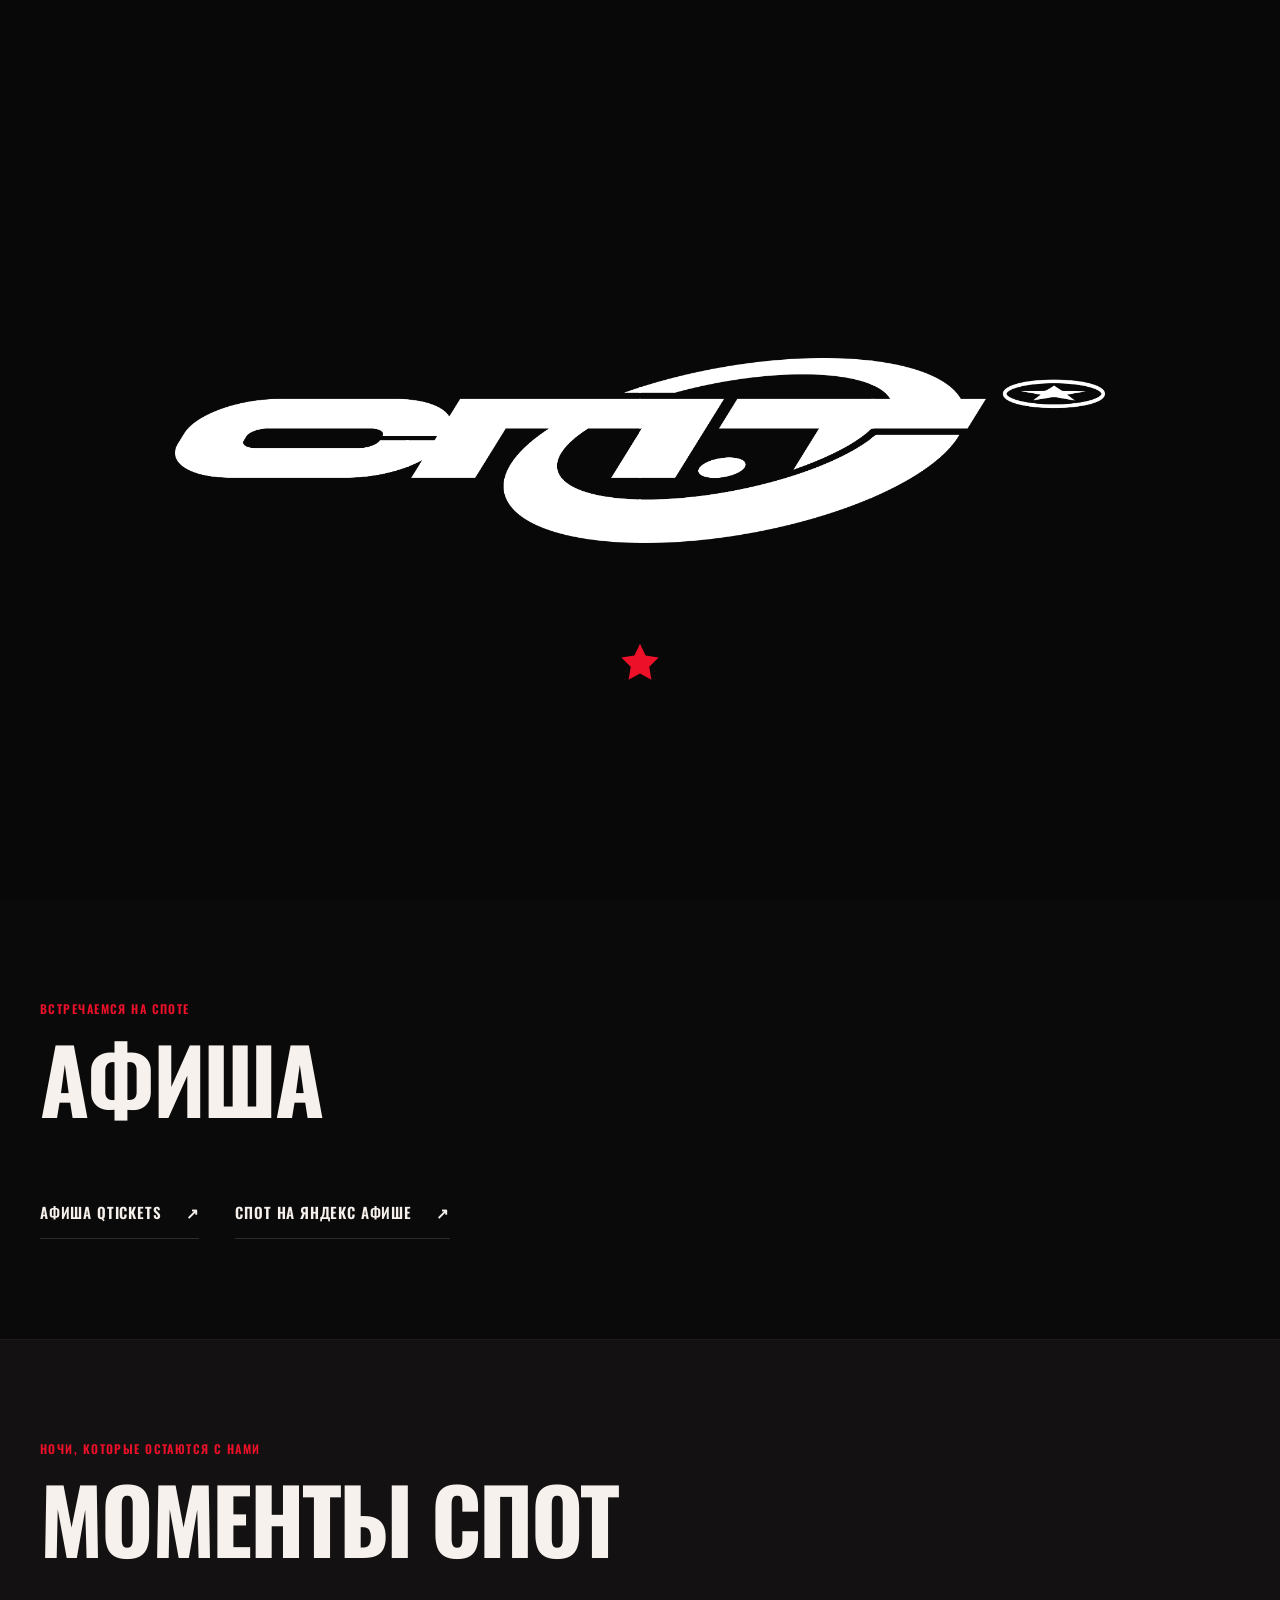
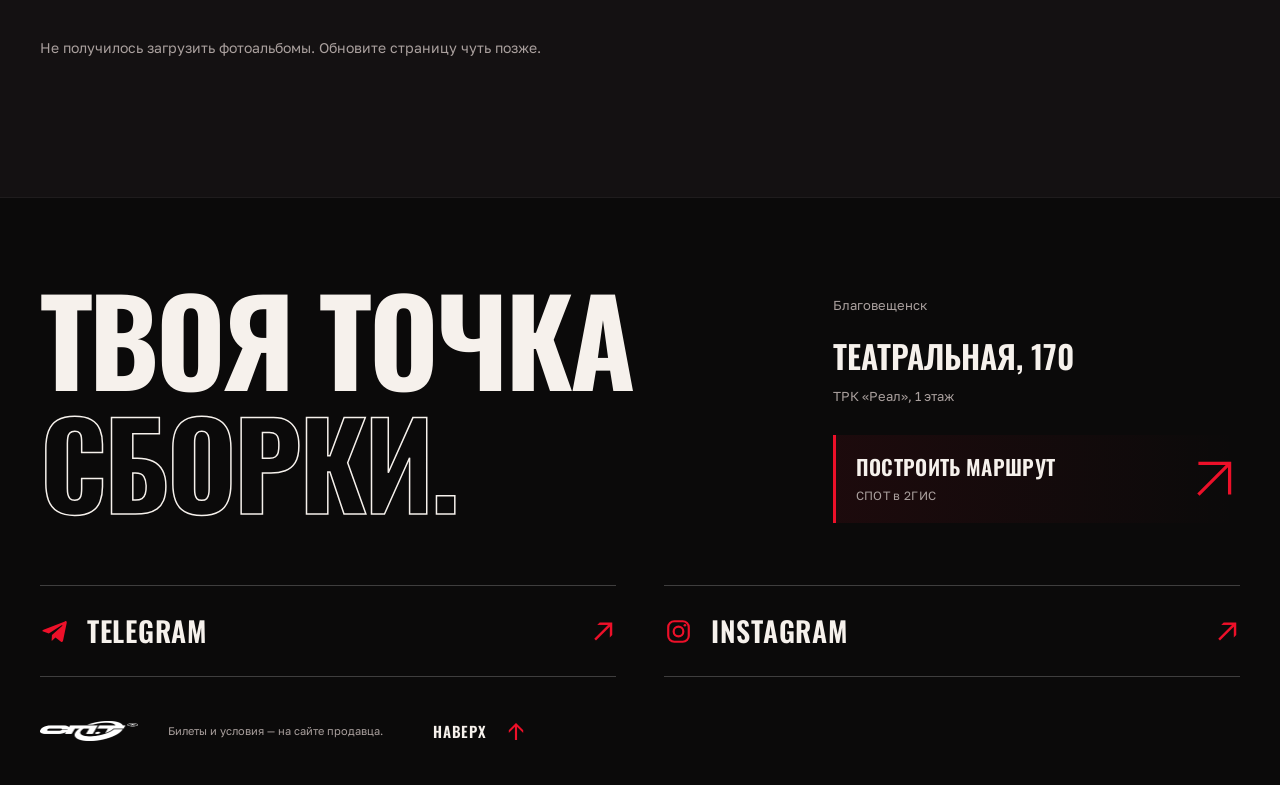
==== commit 84e98f9b: "Remove secondary hero and footer slogans" ====
--- a/index.html
+++ b/index.html
@@ -36,8 +36,8 @@
         <nav aria-label="Главная навигация"><a href="#events">Афиша</a><a href="#moments">Моменты</a><a href="#place">Контакты</a></nav>
         <div class="header-socials"><a class="social-link social-chip" href="https://www.instagram.com/spot.blg/" target="_blank" rel="noreferrer" aria-label="Instagram СПОТ — открыть в новой вкладке"><svg class="social-icon" viewBox="0 0 24 24" fill="none" aria-hidden="true" focusable="false"><rect x="3.5" y="3.5" width="17" height="17" rx="5" stroke="currentColor" stroke-width="1.8"/><circle cx="12" cy="12" r="4" stroke="currentColor" stroke-width="1.8"/><circle cx="17.3" cy="6.8" r="1.1" fill="currentColor"/></svg><span class="social-name">Instagram</span><span class="social-arrow" aria-hidden="true">↗</span></a><a class="social-link social-chip" href="https://t.me/spotblg" target="_blank" rel="noreferrer" aria-label="Telegram СПОТ — открыть в новой вкладке"><svg class="social-icon" viewBox="0 0 24 24" aria-hidden="true" focusable="false"><path fill="currentColor" d="M20.6 3.8 2.9 10.6c-1.2.5-1.2 1.2-.2 1.5l4.6 1.5 10.6-6.7c.5-.3 1-.1.6.3l-8.6 7.7-.3 4.7c.5 0 .7-.2 1-.5l2.2-2.1 4.6 3.4c.9.5 1.5.2 1.7-.9l3-14.5c.3-1.4-.5-2-1.5-1.4Z"/></svg><span class="social-name">Telegram</span><span class="social-arrow" aria-hidden="true">↗</span></a></div>
       </header>
-      <div class="hero-center wrap"><span class="hero-city">Благовещенск</span><h1><img class="hero-logo" src="assets/лого спот.png" alt="СПОТ" width="6327" height="1258"></h1><p>Твоя точка сборки.</p></div>
-      <div class="hero-bottom wrap"><div><p class="hero-motto">На СПОТе много силы.</p><p class="hero-note">Музыка громче. Свои рядом.</p></div><div class="hero-controls"><a class="button primary ticket-button" href="#events" aria-label="Смотреть афишу"><span class="ticket-label">Смотреть афишу</span><span class="ticket-stub" aria-hidden="true"><svg viewBox="0 0 28 28" fill="none"><path d="M6 6h16v16M22 6 6 22" stroke="currentColor" stroke-width="2"/></svg><span class="ticket-barcode"></span></span></a><button class="video-toggle" type="button" aria-label="Приостановить видео" aria-pressed="false"><span aria-hidden="true">Ⅱ</span></button></div></div>
+      <div class="hero-center wrap"><span class="hero-city">Благовещенск</span><h1><img class="hero-logo" src="assets/лого спот.png" alt="СПОТ" width="6327" height="1258"></h1></div>
+      <div class="hero-bottom wrap"><div><p class="hero-motto">На СПОТе много силы.</p></div><div class="hero-controls"><a class="button primary ticket-button" href="#events" aria-label="Смотреть афишу"><span class="ticket-label">Смотреть афишу</span><span class="ticket-stub" aria-hidden="true"><svg viewBox="0 0 28 28" fill="none"><path d="M6 6h16v16M22 6 6 22" stroke="currentColor" stroke-width="2"/></svg><span class="ticket-barcode"></span></span></a><button class="video-toggle" type="button" aria-label="Приостановить видео" aria-pressed="false"><span aria-hidden="true">Ⅱ</span></button></div></div>
     </section>
     <section class="section wrap" id="events" aria-labelledby="events-title">
       <div class="section-head"><div><span class="section-kicker">Встречаемся на СПОТе</span><h2 id="events-title">Афиша</h2></div></div>
@@ -62,7 +62,7 @@
         </div>
       </div>
       <div class="footer-socials"><a class="social-link social-chip" href="https://t.me/spotblg" target="_blank" rel="noreferrer" aria-label="Telegram СПОТ — открыть в новой вкладке"><svg class="social-icon" viewBox="0 0 24 24" aria-hidden="true" focusable="false"><path fill="currentColor" d="M20.6 3.8 2.9 10.6c-1.2.5-1.2 1.2-.2 1.5l4.6 1.5 10.6-6.7c.5-.3 1-.1.6.3l-8.6 7.7-.3 4.7c.5 0 .7-.2 1-.5l2.2-2.1 4.6 3.4c.9.5 1.5.2 1.7-.9l3-14.5c.3-1.4-.5-2-1.5-1.4Z"/></svg><span class="social-name">Telegram</span><span class="social-arrow" aria-hidden="true">↗</span></a><a class="social-link social-chip" href="https://www.instagram.com/spot.blg/" target="_blank" rel="noreferrer" aria-label="Instagram СПОТ — открыть в новой вкладке"><svg class="social-icon" viewBox="0 0 24 24" fill="none" aria-hidden="true" focusable="false"><rect x="3.5" y="3.5" width="17" height="17" rx="5" stroke="currentColor" stroke-width="1.8"/><circle cx="12" cy="12" r="4" stroke="currentColor" stroke-width="1.8"/><circle cx="17.3" cy="6.8" r="1.1" fill="currentColor"/></svg><span class="social-name">Instagram</span><span class="social-arrow" aria-hidden="true">↗</span></a></div>
-      <div class="footer-bottom"><a class="brand" href="#" aria-label="СПОТ — на главную"><img src="assets/лого спот.png" alt="СПОТ" width="6327" height="1258" loading="lazy"></a><span>Музыка громче. Свои рядом.</span><span>Билеты и условия — на сайте продавца.</span><a href="#" class="footer-top">Наверх <span aria-hidden="true">↑</span></a></div>
+      <div class="footer-bottom"><a class="brand" href="#" aria-label="СПОТ — на главную"><img src="assets/лого спот.png" alt="СПОТ" width="6327" height="1258" loading="lazy"></a><span>Билеты и условия — на сайте продавца.</span><a href="#" class="footer-top">Наверх <span aria-hidden="true">↑</span></a></div>
     </div>
   </footer>
   <dialog id="album-dialog" class="album-dialog" aria-labelledby="album-title">
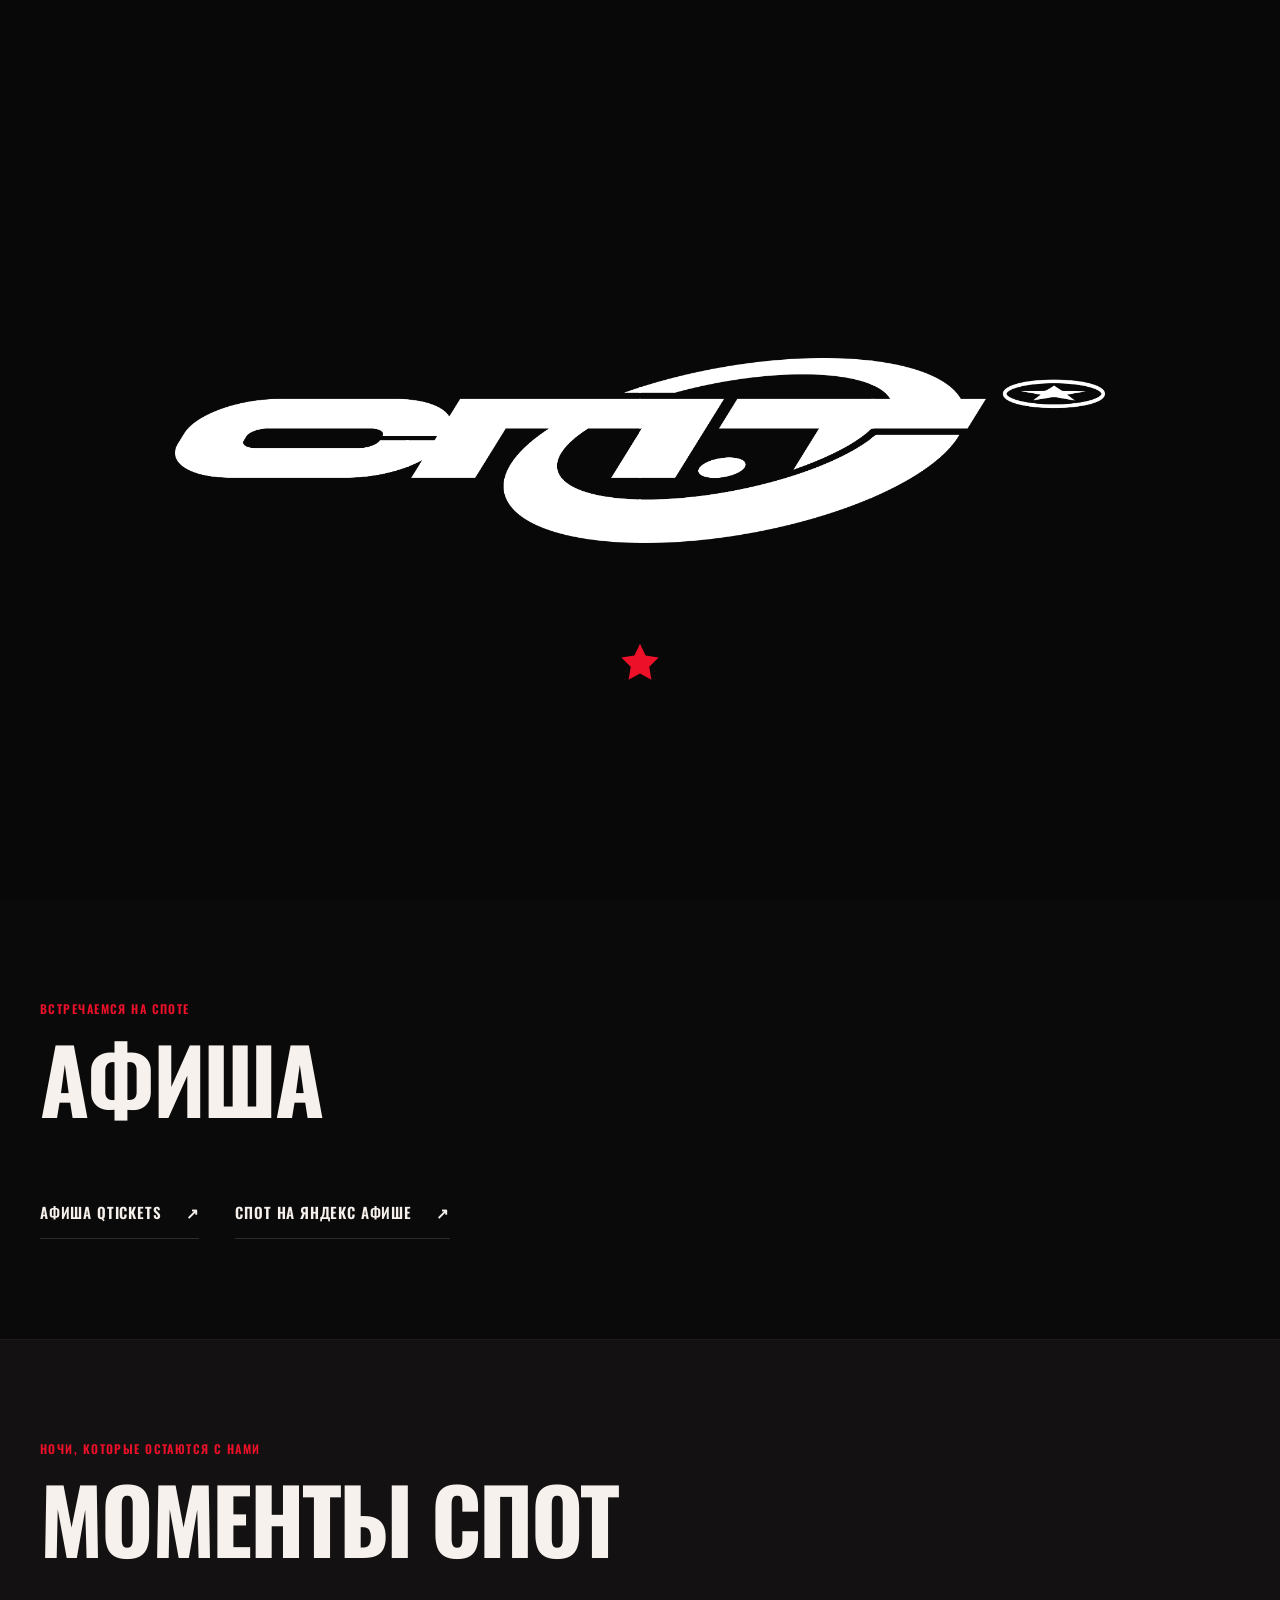
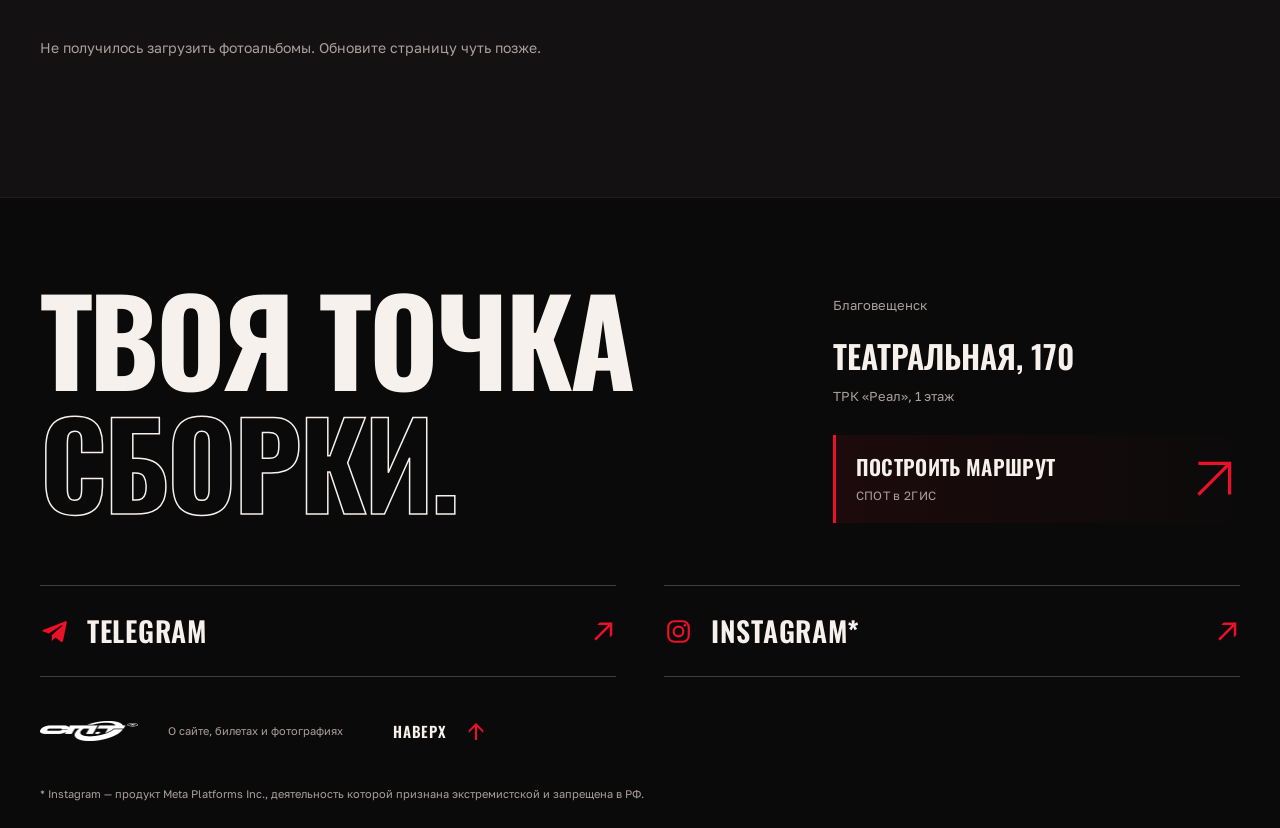
==== commit c4e985e3: "Add visitor legal information and remove background video audio" ====
--- a/index.html
+++ b/index.html
@@ -4,6 +4,7 @@
   <meta charset="utf-8">
   <meta name="viewport" content="width=device-width, initial-scale=1">
   <meta name="theme-color" content="#0b0a0a">
+  <meta name="referrer" content="no-referrer">
   <meta name="description" content="СПОТ в Благовещенске. Афиша концертов и вечеринок, билеты и фотографии с твоих любимых ночей.">
   <title>СПОТ — твоя точка сборки</title>
   <link rel="icon" href="assets/spot-logo.jpg">
@@ -34,7 +35,7 @@
       <header class="header wrap">
         <a class="brand" href="#" aria-label="СПОТ — на главную"><img src="assets/лого спот.png" alt="СПОТ" width="6327" height="1258"></a>
         <nav aria-label="Главная навигация"><a href="#events">Афиша</a><a href="#moments">Моменты</a><a href="#place">Контакты</a></nav>
-        <div class="header-socials"><a class="social-link social-chip" href="https://www.instagram.com/spot.blg/" target="_blank" rel="noreferrer" aria-label="Instagram СПОТ — открыть в новой вкладке"><svg class="social-icon" viewBox="0 0 24 24" fill="none" aria-hidden="true" focusable="false"><rect x="3.5" y="3.5" width="17" height="17" rx="5" stroke="currentColor" stroke-width="1.8"/><circle cx="12" cy="12" r="4" stroke="currentColor" stroke-width="1.8"/><circle cx="17.3" cy="6.8" r="1.1" fill="currentColor"/></svg><span class="social-name">Instagram</span><span class="social-arrow" aria-hidden="true">↗</span></a><a class="social-link social-chip" href="https://t.me/spotblg" target="_blank" rel="noreferrer" aria-label="Telegram СПОТ — открыть в новой вкладке"><svg class="social-icon" viewBox="0 0 24 24" aria-hidden="true" focusable="false"><path fill="currentColor" d="M20.6 3.8 2.9 10.6c-1.2.5-1.2 1.2-.2 1.5l4.6 1.5 10.6-6.7c.5-.3 1-.1.6.3l-8.6 7.7-.3 4.7c.5 0 .7-.2 1-.5l2.2-2.1 4.6 3.4c.9.5 1.5.2 1.7-.9l3-14.5c.3-1.4-.5-2-1.5-1.4Z"/></svg><span class="social-name">Telegram</span><span class="social-arrow" aria-hidden="true">↗</span></a></div>
+        <div class="header-socials"><a class="social-link social-chip" href="https://www.instagram.com/spot.blg/" target="_blank" rel="noreferrer" aria-label="Instagram СПОТ — открыть в новой вкладке"><svg class="social-icon" viewBox="0 0 24 24" fill="none" aria-hidden="true" focusable="false"><rect x="3.5" y="3.5" width="17" height="17" rx="5" stroke="currentColor" stroke-width="1.8"/><circle cx="12" cy="12" r="4" stroke="currentColor" stroke-width="1.8"/><circle cx="17.3" cy="6.8" r="1.1" fill="currentColor"/></svg><span class="social-name">Instagram*</span><span class="social-arrow" aria-hidden="true">↗</span></a><a class="social-link social-chip" href="https://t.me/spotblg" target="_blank" rel="noreferrer" aria-label="Telegram СПОТ — открыть в новой вкладке"><svg class="social-icon" viewBox="0 0 24 24" aria-hidden="true" focusable="false"><path fill="currentColor" d="M20.6 3.8 2.9 10.6c-1.2.5-1.2 1.2-.2 1.5l4.6 1.5 10.6-6.7c.5-.3 1-.1.6.3l-8.6 7.7-.3 4.7c.5 0 .7-.2 1-.5l2.2-2.1 4.6 3.4c.9.5 1.5.2 1.7-.9l3-14.5c.3-1.4-.5-2-1.5-1.4Z"/></svg><span class="social-name">Telegram</span><span class="social-arrow" aria-hidden="true">↗</span></a></div>
       </header>
       <div class="hero-center wrap"><span class="hero-city">Благовещенск</span><h1><img class="hero-logo" src="assets/лого спот.png" alt="СПОТ" width="6327" height="1258"></h1></div>
       <div class="hero-bottom wrap"><div><p class="hero-motto">На СПОТе много силы.</p></div><div class="hero-controls"><a class="button primary ticket-button" href="#events" aria-label="Смотреть афишу"><span class="ticket-label">Смотреть афишу</span><span class="ticket-stub" aria-hidden="true"><svg viewBox="0 0 28 28" fill="none"><path d="M6 6h16v16M22 6 6 22" stroke="currentColor" stroke-width="2"/></svg><span class="ticket-barcode"></span></span></a><button class="video-toggle" type="button" aria-label="Приостановить видео" aria-pressed="false"><span aria-hidden="true">Ⅱ</span></button></div></div>
@@ -61,8 +62,9 @@
           <a class="footer-route" href="https://2gis.ru/blagoveshensk/firm/70000001110675808" target="_blank" rel="noreferrer" aria-label="Построить маршрут в 2ГИС"><span>Построить маршрут<small>СПОТ в 2ГИС</small></span><svg viewBox="0 0 40 40" fill="none" aria-hidden="true"><path d="M8 8h24v24M32 8 8 32" stroke="currentColor" stroke-width="2.5"/></svg></a>
         </div>
       </div>
-      <div class="footer-socials"><a class="social-link social-chip" href="https://t.me/spotblg" target="_blank" rel="noreferrer" aria-label="Telegram СПОТ — открыть в новой вкладке"><svg class="social-icon" viewBox="0 0 24 24" aria-hidden="true" focusable="false"><path fill="currentColor" d="M20.6 3.8 2.9 10.6c-1.2.5-1.2 1.2-.2 1.5l4.6 1.5 10.6-6.7c.5-.3 1-.1.6.3l-8.6 7.7-.3 4.7c.5 0 .7-.2 1-.5l2.2-2.1 4.6 3.4c.9.5 1.5.2 1.7-.9l3-14.5c.3-1.4-.5-2-1.5-1.4Z"/></svg><span class="social-name">Telegram</span><span class="social-arrow" aria-hidden="true">↗</span></a><a class="social-link social-chip" href="https://www.instagram.com/spot.blg/" target="_blank" rel="noreferrer" aria-label="Instagram СПОТ — открыть в новой вкладке"><svg class="social-icon" viewBox="0 0 24 24" fill="none" aria-hidden="true" focusable="false"><rect x="3.5" y="3.5" width="17" height="17" rx="5" stroke="currentColor" stroke-width="1.8"/><circle cx="12" cy="12" r="4" stroke="currentColor" stroke-width="1.8"/><circle cx="17.3" cy="6.8" r="1.1" fill="currentColor"/></svg><span class="social-name">Instagram</span><span class="social-arrow" aria-hidden="true">↗</span></a></div>
-      <div class="footer-bottom"><a class="brand" href="#" aria-label="СПОТ — на главную"><img src="assets/лого спот.png" alt="СПОТ" width="6327" height="1258" loading="lazy"></a><span>Билеты и условия — на сайте продавца.</span><a href="#" class="footer-top">Наверх <span aria-hidden="true">↑</span></a></div>
+      <div class="footer-socials"><a class="social-link social-chip" href="https://t.me/spotblg" target="_blank" rel="noreferrer" aria-label="Telegram СПОТ — открыть в новой вкладке"><svg class="social-icon" viewBox="0 0 24 24" aria-hidden="true" focusable="false"><path fill="currentColor" d="M20.6 3.8 2.9 10.6c-1.2.5-1.2 1.2-.2 1.5l4.6 1.5 10.6-6.7c.5-.3 1-.1.6.3l-8.6 7.7-.3 4.7c.5 0 .7-.2 1-.5l2.2-2.1 4.6 3.4c.9.5 1.5.2 1.7-.9l3-14.5c.3-1.4-.5-2-1.5-1.4Z"/></svg><span class="social-name">Telegram</span><span class="social-arrow" aria-hidden="true">↗</span></a><a class="social-link social-chip" href="https://www.instagram.com/spot.blg/" target="_blank" rel="noreferrer" aria-label="Instagram СПОТ — открыть в новой вкладке"><svg class="social-icon" viewBox="0 0 24 24" fill="none" aria-hidden="true" focusable="false"><rect x="3.5" y="3.5" width="17" height="17" rx="5" stroke="currentColor" stroke-width="1.8"/><circle cx="12" cy="12" r="4" stroke="currentColor" stroke-width="1.8"/><circle cx="17.3" cy="6.8" r="1.1" fill="currentColor"/></svg><span class="social-name">Instagram*</span><span class="social-arrow" aria-hidden="true">↗</span></a></div>
+      <div class="footer-bottom"><a class="brand" href="#" aria-label="СПОТ — на главную"><img src="assets/лого спот.png" alt="СПОТ" width="6327" height="1258" loading="lazy"></a><a class="footer-legal" href="legal.html">О сайте, билетах и фотографиях</a><a href="#" class="footer-top">Наверх <span aria-hidden="true">↑</span></a></div>
+      <p class="footer-legal-note"><a href="legal.html#instagram-note">* Instagram — продукт Meta Platforms Inc., деятельность которой признана экстремистской и запрещена в РФ.</a></p>
     </div>
   </footer>
   <dialog id="album-dialog" class="album-dialog" aria-labelledby="album-title">
--- a/styles.css
+++ b/styles.css
@@ -187,3 +187,6 @@
   .footer-top{grid-column:2;grid-row:1/4;gap:12px;font-size:14px}
 }
 @media(prefers-reduced-motion:reduce){.footer-route:hover svg{transform:none}}
+
+.footer-legal{line-height:1.6;text-underline-offset:4px}.footer-legal:hover,.footer-legal:focus-visible{text-decoration:underline;color:var(--text)}.footer-legal-note{margin:0;padding-bottom:24px;max-width:760px;font-size:11px;line-height:1.7;color:var(--muted)}
+@media(max-width:600px){.footer-legal{grid-column:1}.footer-legal-note{font-size:10px;padding-bottom:22px}}
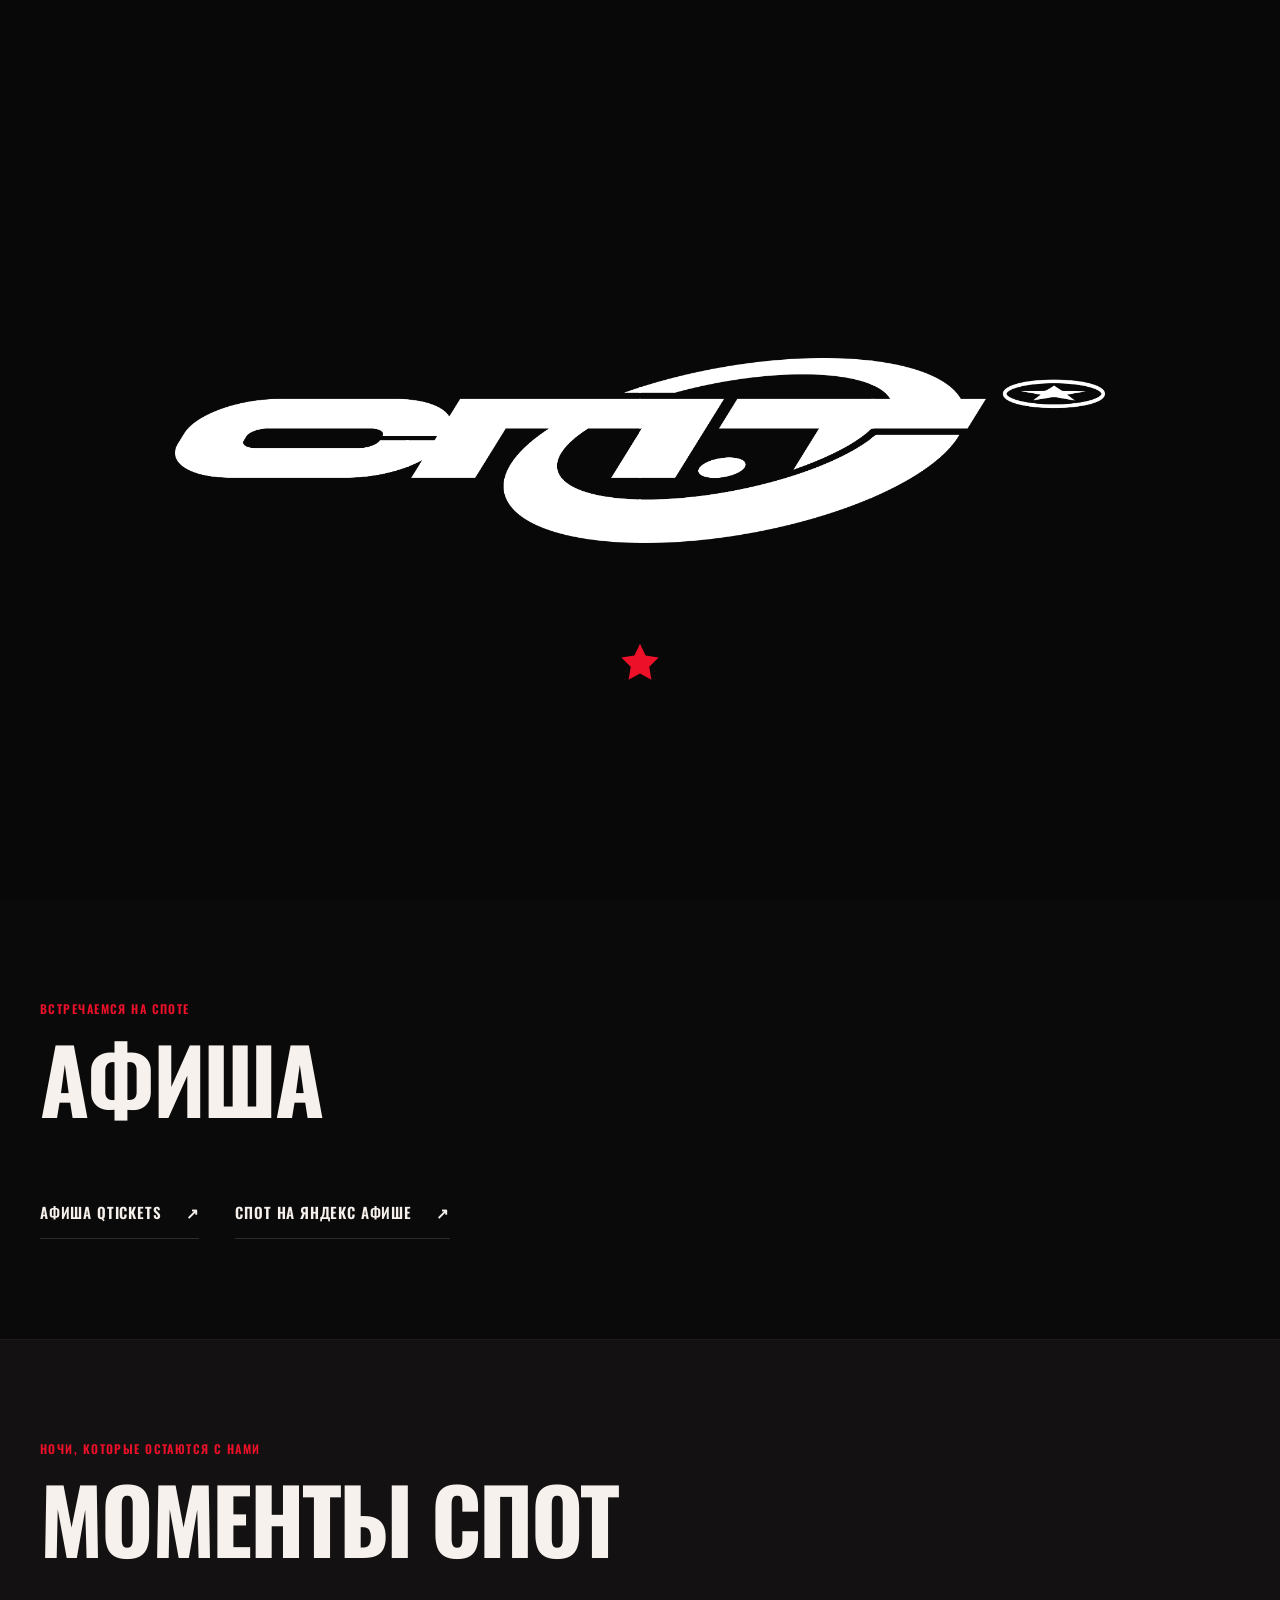
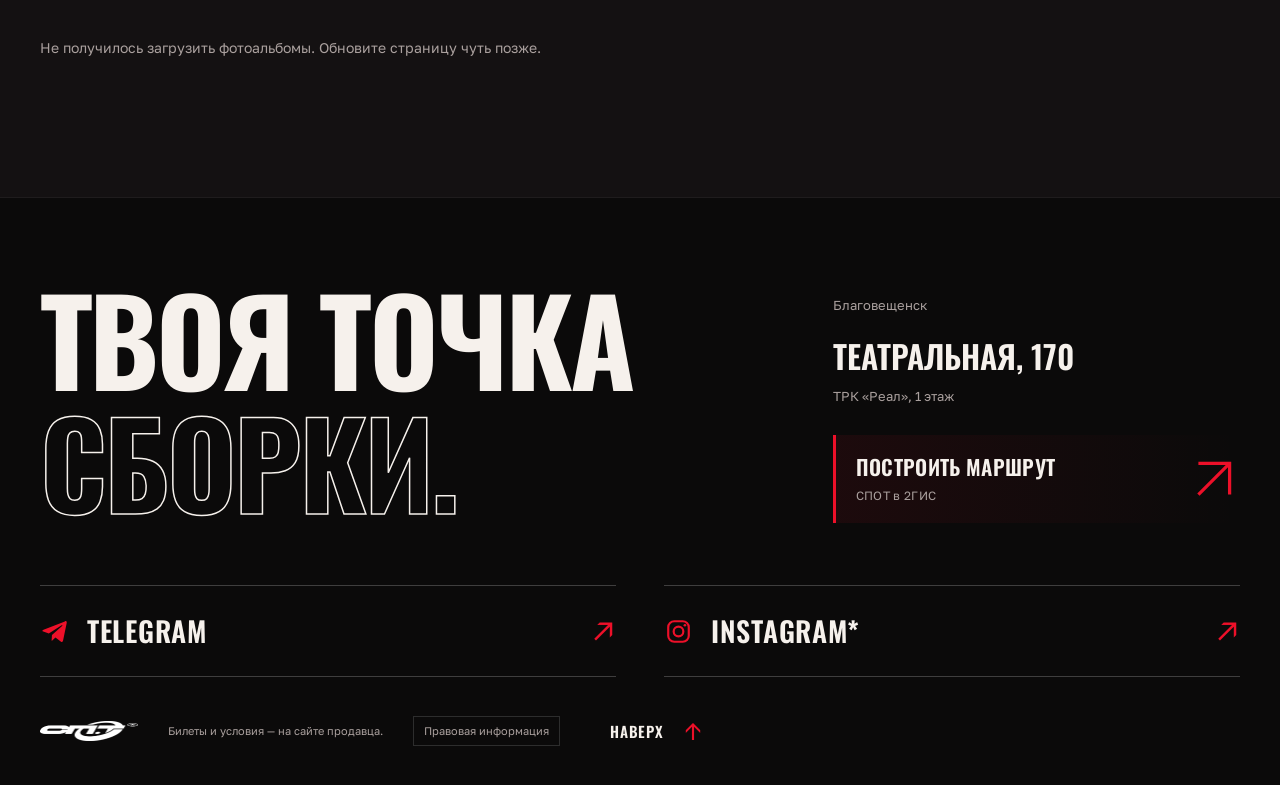
==== commit e4ce787f: "Keep legal information behind a small footer link" ====
--- a/index.html
+++ b/index.html
@@ -63,8 +63,7 @@
         </div>
       </div>
       <div class="footer-socials"><a class="social-link social-chip" href="https://t.me/spotblg" target="_blank" rel="noreferrer" aria-label="Telegram СПОТ — открыть в новой вкладке"><svg class="social-icon" viewBox="0 0 24 24" aria-hidden="true" focusable="false"><path fill="currentColor" d="M20.6 3.8 2.9 10.6c-1.2.5-1.2 1.2-.2 1.5l4.6 1.5 10.6-6.7c.5-.3 1-.1.6.3l-8.6 7.7-.3 4.7c.5 0 .7-.2 1-.5l2.2-2.1 4.6 3.4c.9.5 1.5.2 1.7-.9l3-14.5c.3-1.4-.5-2-1.5-1.4Z"/></svg><span class="social-name">Telegram</span><span class="social-arrow" aria-hidden="true">↗</span></a><a class="social-link social-chip" href="https://www.instagram.com/spot.blg/" target="_blank" rel="noreferrer" aria-label="Instagram СПОТ — открыть в новой вкладке"><svg class="social-icon" viewBox="0 0 24 24" fill="none" aria-hidden="true" focusable="false"><rect x="3.5" y="3.5" width="17" height="17" rx="5" stroke="currentColor" stroke-width="1.8"/><circle cx="12" cy="12" r="4" stroke="currentColor" stroke-width="1.8"/><circle cx="17.3" cy="6.8" r="1.1" fill="currentColor"/></svg><span class="social-name">Instagram*</span><span class="social-arrow" aria-hidden="true">↗</span></a></div>
-      <div class="footer-bottom"><a class="brand" href="#" aria-label="СПОТ — на главную"><img src="assets/лого спот.png" alt="СПОТ" width="6327" height="1258" loading="lazy"></a><a class="footer-legal" href="legal.html">О сайте, билетах и фотографиях</a><a href="#" class="footer-top">Наверх <span aria-hidden="true">↑</span></a></div>
-      <p class="footer-legal-note"><a href="legal.html#instagram-note">* Instagram — продукт Meta Platforms Inc., деятельность которой признана экстремистской и запрещена в РФ.</a></p>
+      <div class="footer-bottom"><a class="brand" href="#" aria-label="СПОТ — на главную"><img src="assets/лого спот.png" alt="СПОТ" width="6327" height="1258" loading="lazy"></a><span>Билеты и условия — на сайте продавца.</span><a class="footer-legal" href="legal.html" target="_blank" rel="noopener noreferrer">Правовая информация</a><a href="#" class="footer-top">Наверх <span aria-hidden="true">↑</span></a></div>
     </div>
   </footer>
   <dialog id="album-dialog" class="album-dialog" aria-labelledby="album-title">
--- a/styles.css
+++ b/styles.css
@@ -188,5 +188,5 @@
 }
 @media(prefers-reduced-motion:reduce){.footer-route:hover svg{transform:none}}
 
-.footer-legal{line-height:1.6;text-underline-offset:4px}.footer-legal:hover,.footer-legal:focus-visible{text-decoration:underline;color:var(--text)}.footer-legal-note{margin:0;padding-bottom:24px;max-width:760px;font-size:11px;line-height:1.7;color:var(--muted)}
-@media(max-width:600px){.footer-legal{grid-column:1}.footer-legal-note{font-size:10px;padding-bottom:22px}}
+.footer-legal{display:inline-flex;align-items:center;justify-content:center;min-height:30px;padding:5px 10px;border:1px solid var(--line);font:inherit;font-size:11px;line-height:1.4;color:var(--muted);text-decoration:none;white-space:nowrap;transition:color .2s,border-color .2s}.footer-legal:hover,.footer-legal:focus-visible{color:var(--text);border-color:var(--red)}
+@media(max-width:600px){.footer-legal{grid-column:1;justify-self:start;font-size:10px;margin-top:3px}}
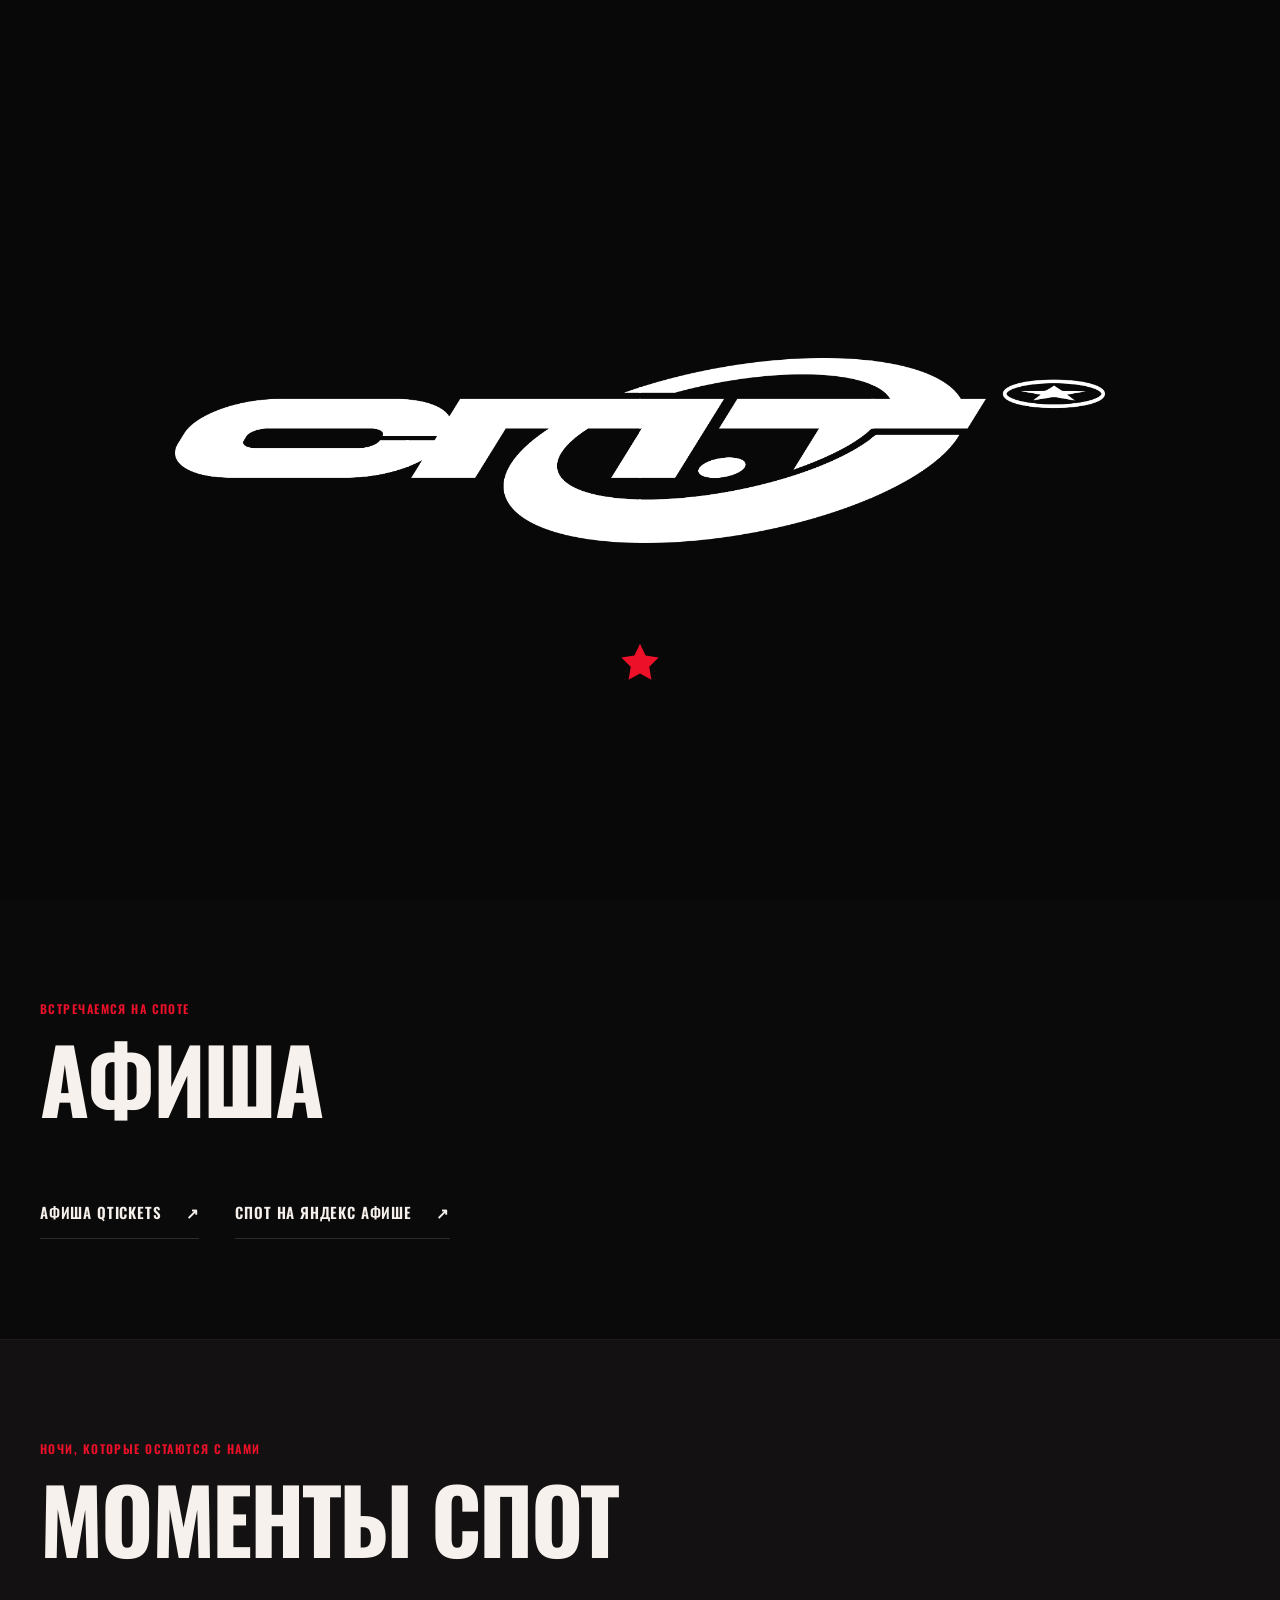
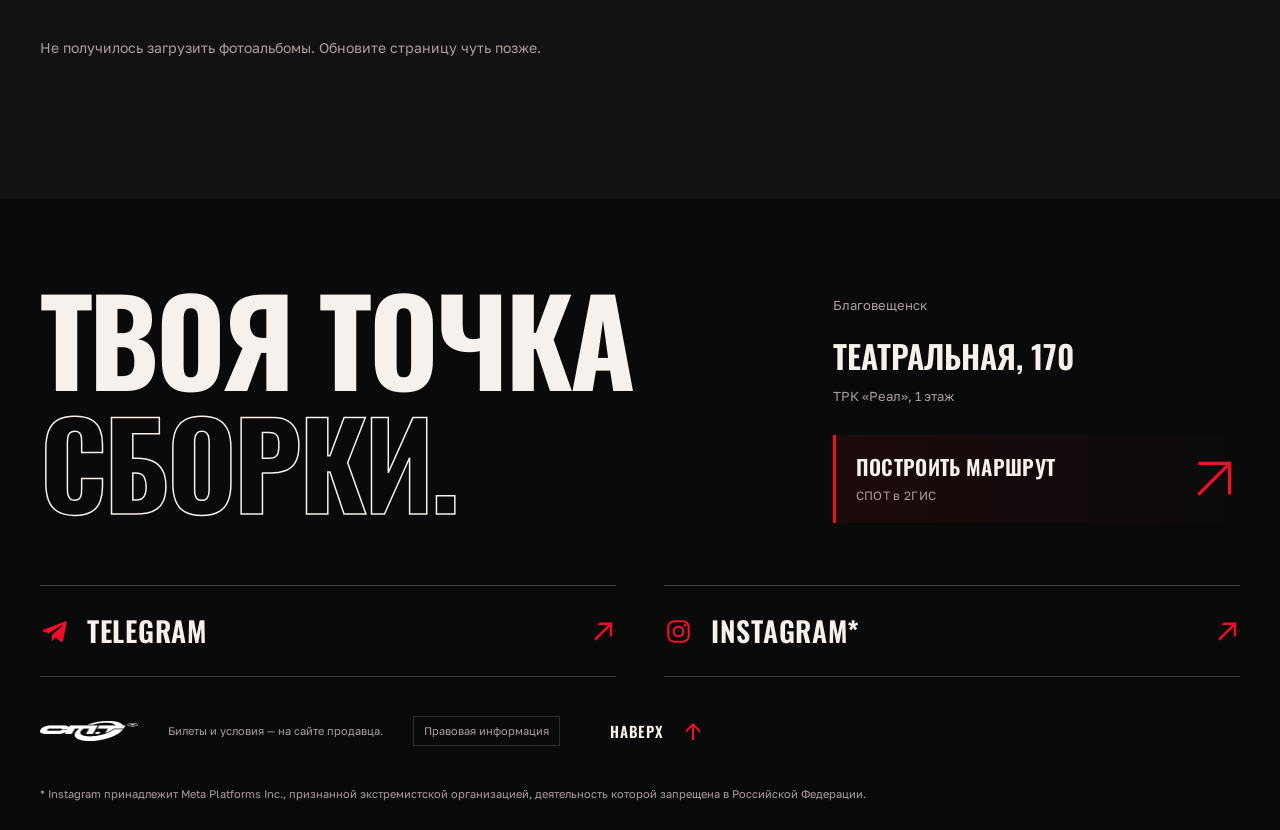
==== commit 322e2aaf: "Add accurate Instagram and Meta notice to the homepage footer" ====
--- a/index.html
+++ b/index.html
@@ -35,7 +35,7 @@
       <header class="header wrap">
         <a class="brand" href="#" aria-label="СПОТ — на главную"><img src="assets/лого спот.png" alt="СПОТ" width="6327" height="1258"></a>
         <nav aria-label="Главная навигация"><a href="#events">Афиша</a><a href="#moments">Моменты</a><a href="#place">Контакты</a></nav>
-        <div class="header-socials"><a class="social-link social-chip" href="https://www.instagram.com/spot.blg/" target="_blank" rel="noreferrer" aria-label="Instagram СПОТ — открыть в новой вкладке"><svg class="social-icon" viewBox="0 0 24 24" fill="none" aria-hidden="true" focusable="false"><rect x="3.5" y="3.5" width="17" height="17" rx="5" stroke="currentColor" stroke-width="1.8"/><circle cx="12" cy="12" r="4" stroke="currentColor" stroke-width="1.8"/><circle cx="17.3" cy="6.8" r="1.1" fill="currentColor"/></svg><span class="social-name">Instagram*</span><span class="social-arrow" aria-hidden="true">↗</span></a><a class="social-link social-chip" href="https://t.me/spotblg" target="_blank" rel="noreferrer" aria-label="Telegram СПОТ — открыть в новой вкладке"><svg class="social-icon" viewBox="0 0 24 24" aria-hidden="true" focusable="false"><path fill="currentColor" d="M20.6 3.8 2.9 10.6c-1.2.5-1.2 1.2-.2 1.5l4.6 1.5 10.6-6.7c.5-.3 1-.1.6.3l-8.6 7.7-.3 4.7c.5 0 .7-.2 1-.5l2.2-2.1 4.6 3.4c.9.5 1.5.2 1.7-.9l3-14.5c.3-1.4-.5-2-1.5-1.4Z"/></svg><span class="social-name">Telegram</span><span class="social-arrow" aria-hidden="true">↗</span></a></div>
+        <div class="header-socials"><a class="social-link social-chip" href="https://www.instagram.com/spot.blg/" aria-describedby="instagram-disclaimer" target="_blank" rel="noreferrer" aria-label="Instagram СПОТ — открыть в новой вкладке"><svg class="social-icon" viewBox="0 0 24 24" fill="none" aria-hidden="true" focusable="false"><rect x="3.5" y="3.5" width="17" height="17" rx="5" stroke="currentColor" stroke-width="1.8"/><circle cx="12" cy="12" r="4" stroke="currentColor" stroke-width="1.8"/><circle cx="17.3" cy="6.8" r="1.1" fill="currentColor"/></svg><span class="social-name">Instagram*</span><span class="social-arrow" aria-hidden="true">↗</span></a><a class="social-link social-chip" href="https://t.me/spotblg" target="_blank" rel="noreferrer" aria-label="Telegram СПОТ — открыть в новой вкладке"><svg class="social-icon" viewBox="0 0 24 24" aria-hidden="true" focusable="false"><path fill="currentColor" d="M20.6 3.8 2.9 10.6c-1.2.5-1.2 1.2-.2 1.5l4.6 1.5 10.6-6.7c.5-.3 1-.1.6.3l-8.6 7.7-.3 4.7c.5 0 .7-.2 1-.5l2.2-2.1 4.6 3.4c.9.5 1.5.2 1.7-.9l3-14.5c.3-1.4-.5-2-1.5-1.4Z"/></svg><span class="social-name">Telegram</span><span class="social-arrow" aria-hidden="true">↗</span></a></div>
       </header>
       <div class="hero-center wrap"><span class="hero-city">Благовещенск</span><h1><img class="hero-logo" src="assets/лого спот.png" alt="СПОТ" width="6327" height="1258"></h1></div>
       <div class="hero-bottom wrap"><div><p class="hero-motto">На СПОТе много силы.</p></div><div class="hero-controls"><a class="button primary ticket-button" href="#events" aria-label="Смотреть афишу"><span class="ticket-label">Смотреть афишу</span><span class="ticket-stub" aria-hidden="true"><svg viewBox="0 0 28 28" fill="none"><path d="M6 6h16v16M22 6 6 22" stroke="currentColor" stroke-width="2"/></svg><span class="ticket-barcode"></span></span></a><button class="video-toggle" type="button" aria-label="Приостановить видео" aria-pressed="false"><span aria-hidden="true">Ⅱ</span></button></div></div>
@@ -62,8 +62,9 @@
           <a class="footer-route" href="https://2gis.ru/blagoveshensk/firm/70000001110675808" target="_blank" rel="noreferrer" aria-label="Построить маршрут в 2ГИС"><span>Построить маршрут<small>СПОТ в 2ГИС</small></span><svg viewBox="0 0 40 40" fill="none" aria-hidden="true"><path d="M8 8h24v24M32 8 8 32" stroke="currentColor" stroke-width="2.5"/></svg></a>
         </div>
       </div>
-      <div class="footer-socials"><a class="social-link social-chip" href="https://t.me/spotblg" target="_blank" rel="noreferrer" aria-label="Telegram СПОТ — открыть в новой вкладке"><svg class="social-icon" viewBox="0 0 24 24" aria-hidden="true" focusable="false"><path fill="currentColor" d="M20.6 3.8 2.9 10.6c-1.2.5-1.2 1.2-.2 1.5l4.6 1.5 10.6-6.7c.5-.3 1-.1.6.3l-8.6 7.7-.3 4.7c.5 0 .7-.2 1-.5l2.2-2.1 4.6 3.4c.9.5 1.5.2 1.7-.9l3-14.5c.3-1.4-.5-2-1.5-1.4Z"/></svg><span class="social-name">Telegram</span><span class="social-arrow" aria-hidden="true">↗</span></a><a class="social-link social-chip" href="https://www.instagram.com/spot.blg/" target="_blank" rel="noreferrer" aria-label="Instagram СПОТ — открыть в новой вкладке"><svg class="social-icon" viewBox="0 0 24 24" fill="none" aria-hidden="true" focusable="false"><rect x="3.5" y="3.5" width="17" height="17" rx="5" stroke="currentColor" stroke-width="1.8"/><circle cx="12" cy="12" r="4" stroke="currentColor" stroke-width="1.8"/><circle cx="17.3" cy="6.8" r="1.1" fill="currentColor"/></svg><span class="social-name">Instagram*</span><span class="social-arrow" aria-hidden="true">↗</span></a></div>
+      <div class="footer-socials"><a class="social-link social-chip" href="https://t.me/spotblg" target="_blank" rel="noreferrer" aria-label="Telegram СПОТ — открыть в новой вкладке"><svg class="social-icon" viewBox="0 0 24 24" aria-hidden="true" focusable="false"><path fill="currentColor" d="M20.6 3.8 2.9 10.6c-1.2.5-1.2 1.2-.2 1.5l4.6 1.5 10.6-6.7c.5-.3 1-.1.6.3l-8.6 7.7-.3 4.7c.5 0 .7-.2 1-.5l2.2-2.1 4.6 3.4c.9.5 1.5.2 1.7-.9l3-14.5c.3-1.4-.5-2-1.5-1.4Z"/></svg><span class="social-name">Telegram</span><span class="social-arrow" aria-hidden="true">↗</span></a><a class="social-link social-chip" href="https://www.instagram.com/spot.blg/" aria-describedby="instagram-disclaimer" target="_blank" rel="noreferrer" aria-label="Instagram СПОТ — открыть в новой вкладке"><svg class="social-icon" viewBox="0 0 24 24" fill="none" aria-hidden="true" focusable="false"><rect x="3.5" y="3.5" width="17" height="17" rx="5" stroke="currentColor" stroke-width="1.8"/><circle cx="12" cy="12" r="4" stroke="currentColor" stroke-width="1.8"/><circle cx="17.3" cy="6.8" r="1.1" fill="currentColor"/></svg><span class="social-name">Instagram*</span><span class="social-arrow" aria-hidden="true">↗</span></a></div>
       <div class="footer-bottom"><a class="brand" href="#" aria-label="СПОТ — на главную"><img src="assets/лого спот.png" alt="СПОТ" width="6327" height="1258" loading="lazy"></a><span>Билеты и условия — на сайте продавца.</span><a class="footer-legal" href="legal.html" target="_blank" rel="noopener noreferrer">Правовая информация</a><a href="#" class="footer-top">Наверх <span aria-hidden="true">↑</span></a></div>
+      <p class="footer-disclaimer" id="instagram-disclaimer">* Instagram принадлежит Meta Platforms Inc., признанной экстремистской организацией, деятельность которой запрещена в Российской Федерации.</p>
     </div>
   </footer>
   <dialog id="album-dialog" class="album-dialog" aria-labelledby="album-title">
--- a/styles.css
+++ b/styles.css
@@ -190,3 +190,6 @@
 
 .footer-legal{display:inline-flex;align-items:center;justify-content:center;min-height:30px;padding:5px 10px;border:1px solid var(--line);font:inherit;font-size:11px;line-height:1.4;color:var(--muted);text-decoration:none;white-space:nowrap;transition:color .2s,border-color .2s}.footer-legal:hover,.footer-legal:focus-visible{color:var(--text);border-color:var(--red)}
 @media(max-width:600px){.footer-legal{grid-column:1;justify-self:start;font-size:10px;margin-top:3px}}
+
+.footer-disclaimer{margin:0;padding:0 0 26px;max-width:960px;font-size:11px;line-height:1.7;color:var(--muted)}
+@media(max-width:600px){.footer-disclaimer{font-size:10px;line-height:1.7;padding-bottom:22px}}
